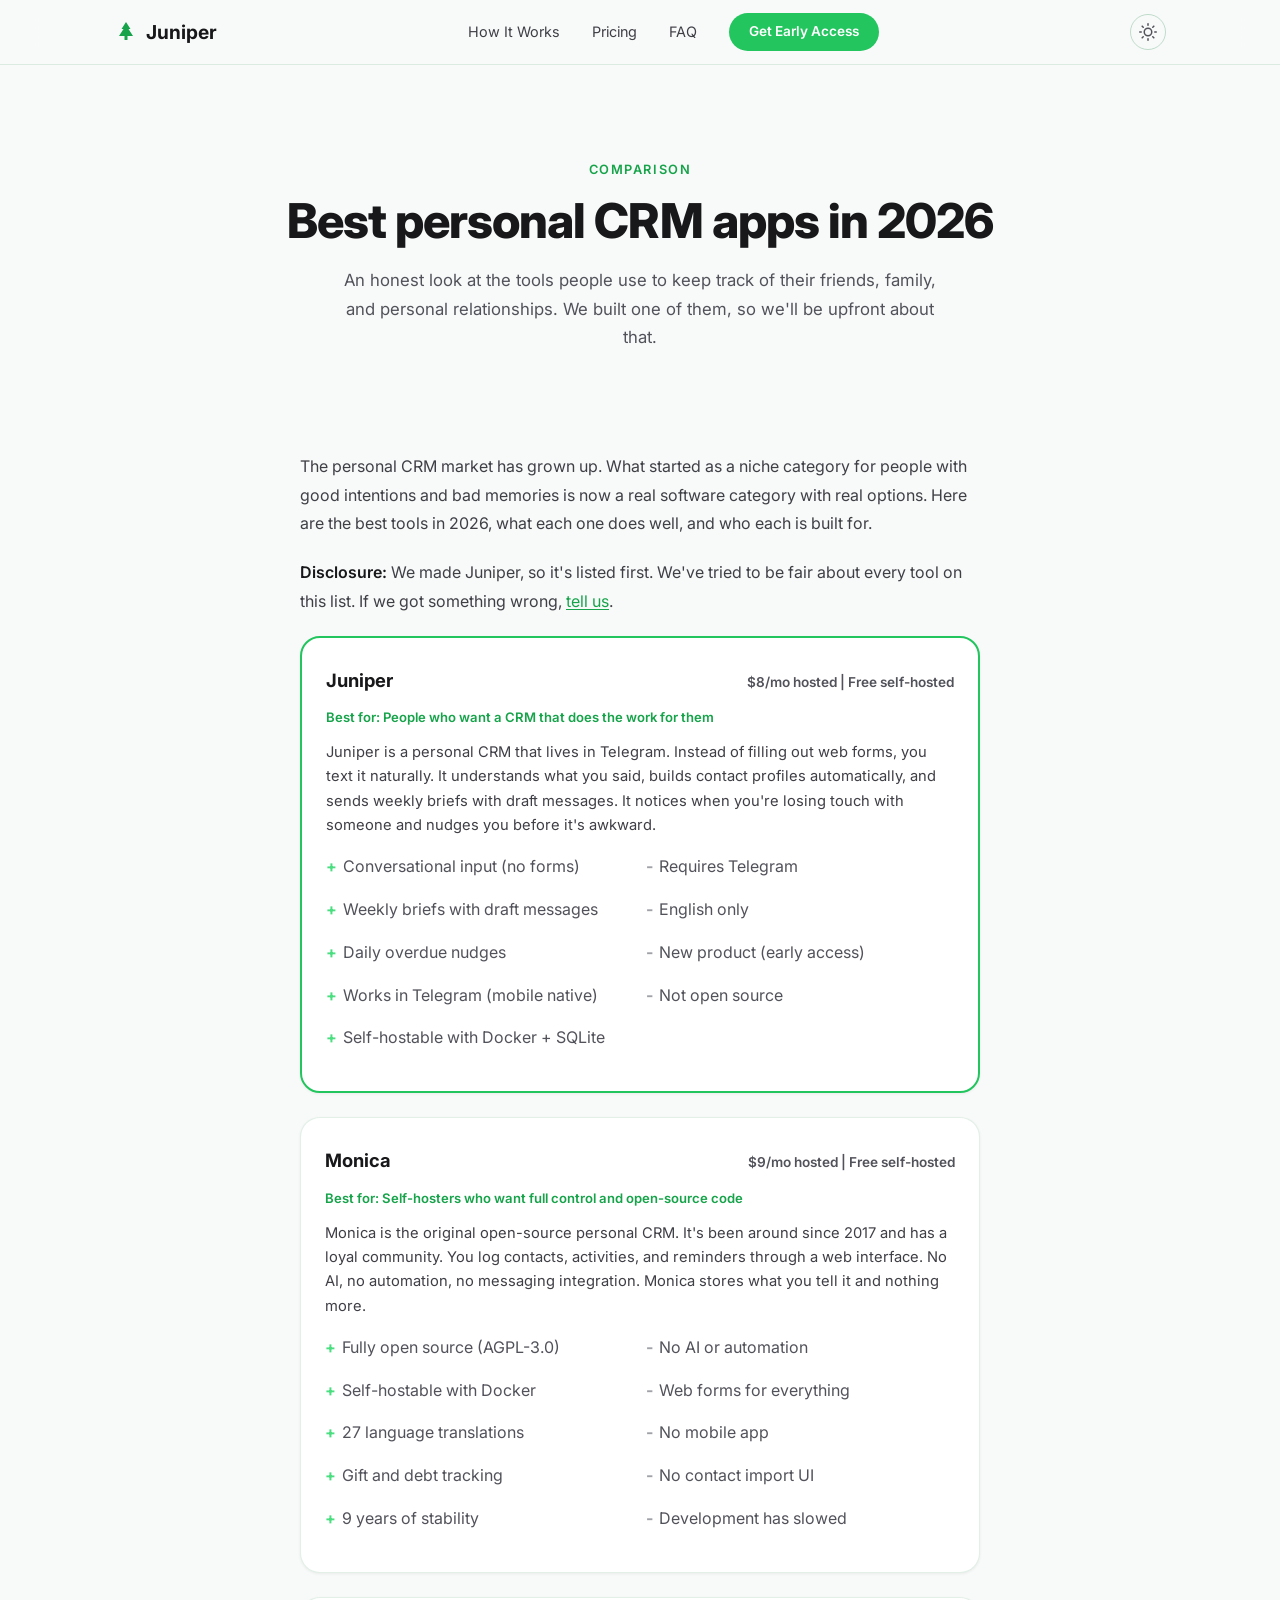
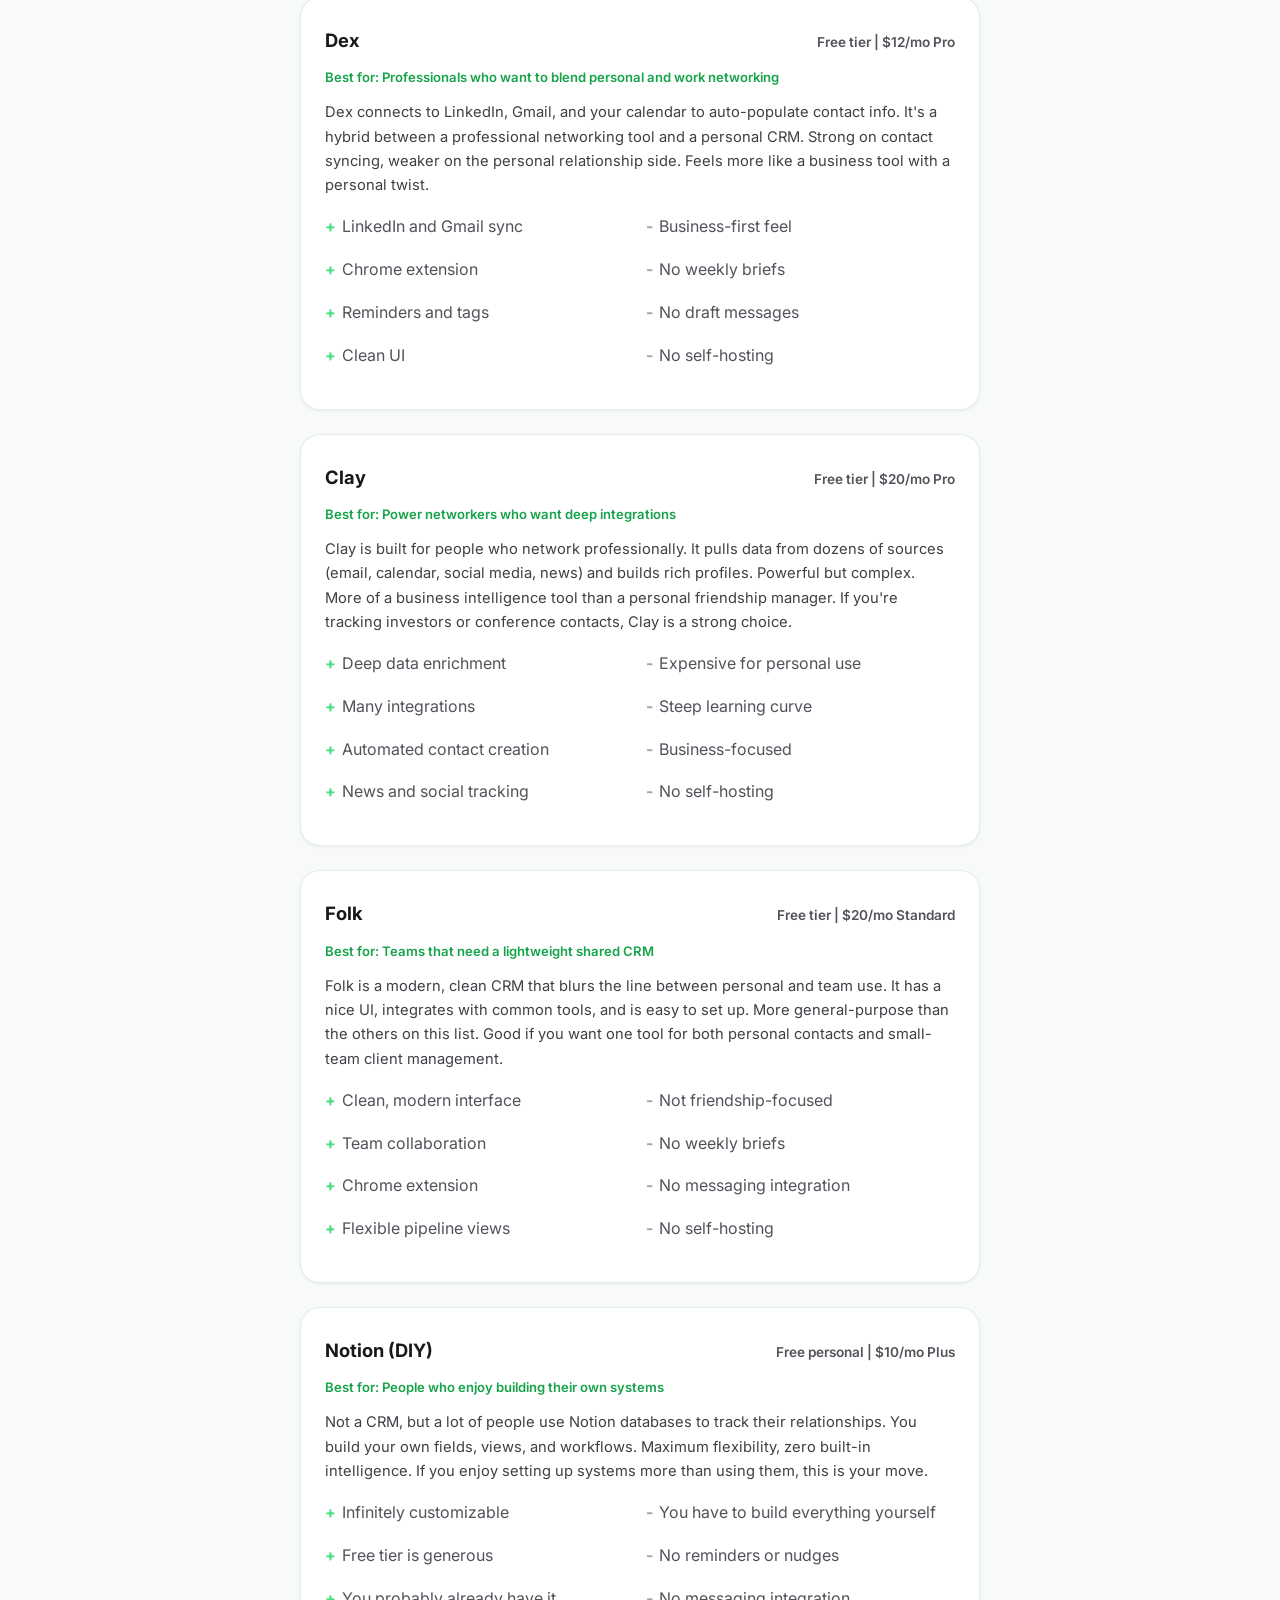
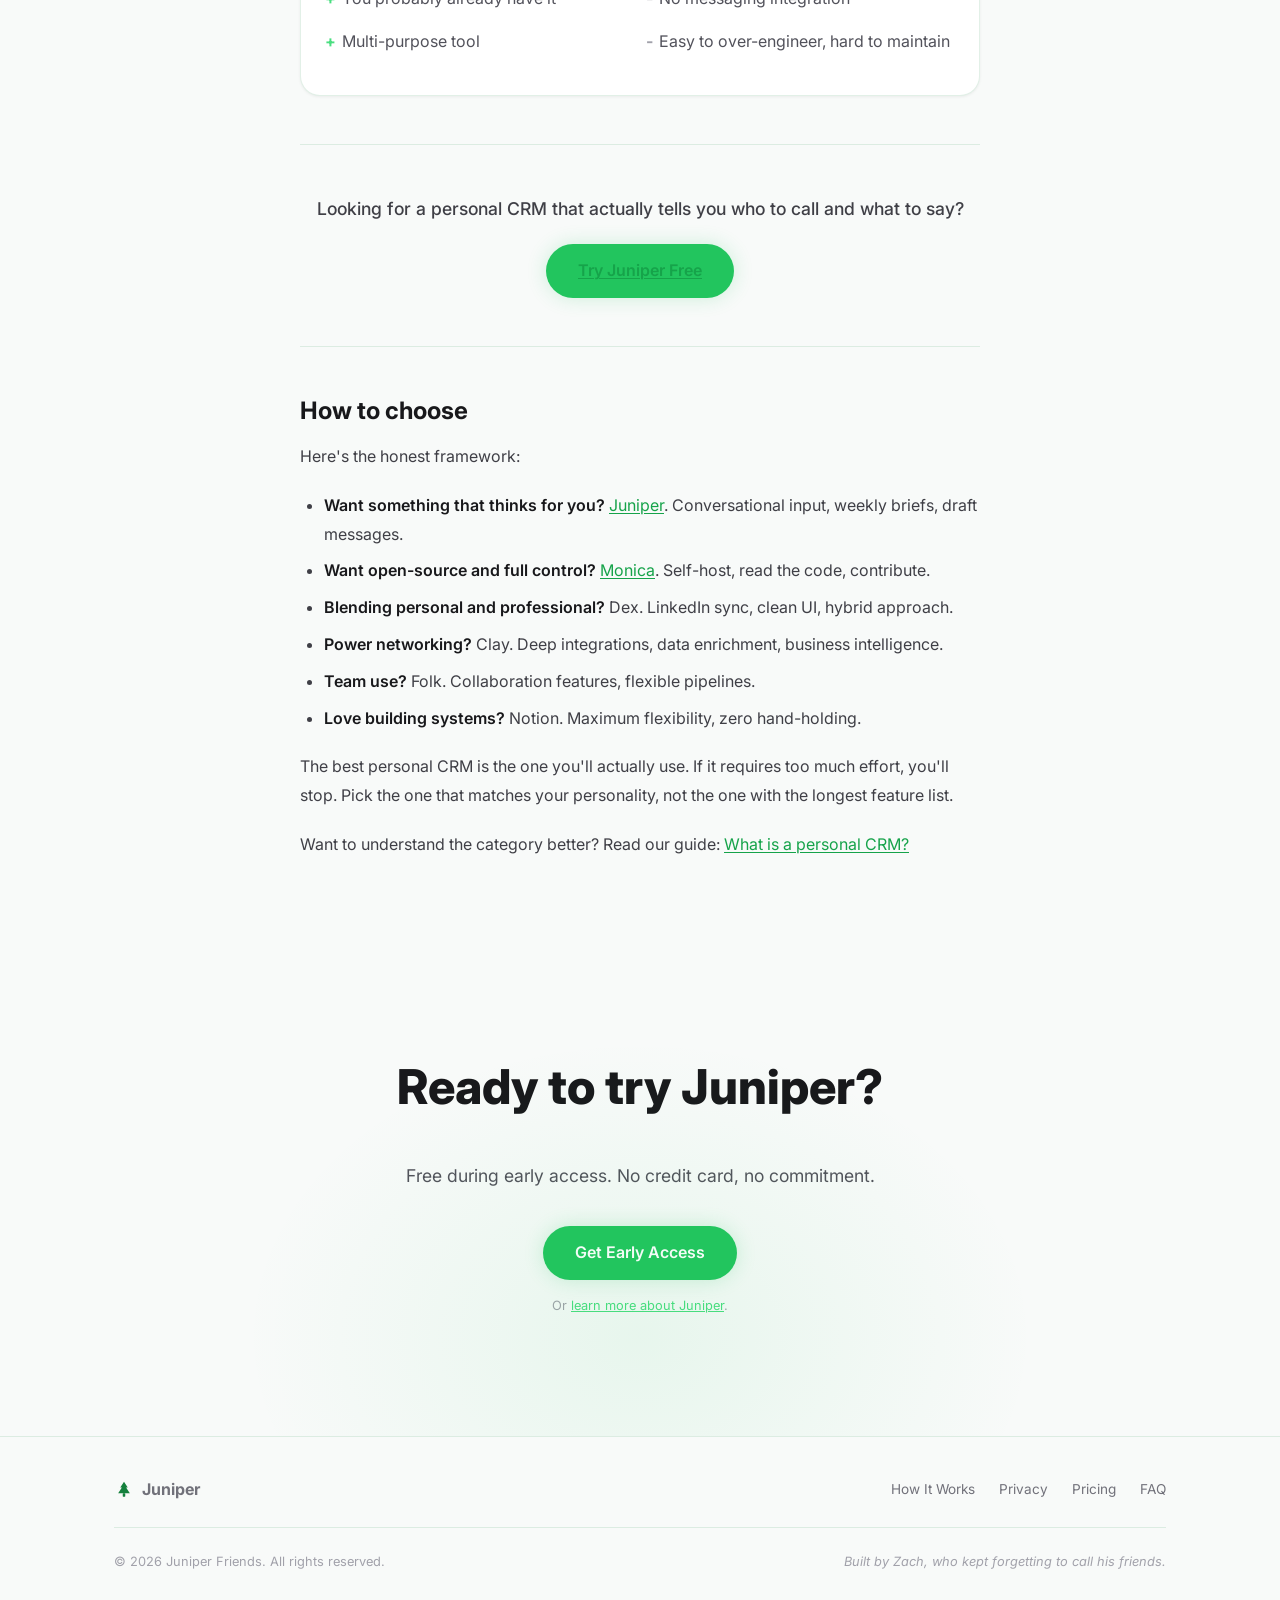
==== best-personal-crm.html @ 5c0d1cd7 "Update landing page" ====
<!DOCTYPE html>
<html lang="en" data-theme="light">
<head>
  <meta charset="UTF-8" />
  <meta name="viewport" content="width=device-width, initial-scale=1.0" />
  <title>Best Personal CRM Apps in 2026 | Juniper</title>
  <meta name="description" content="Compare the best personal CRM apps in 2026: Juniper, Monica, Dex, Clay, Folk, and Notion. Honest reviews with pricing, pros, and cons for each tool." />
  <link rel="canonical" href="https://zachmeditates.github.io/juniper-site/best-personal-crm.html" />
  <meta name="theme-color" content="#22c55e" />

  <!-- Open Graph -->
  <meta property="og:title" content="Best Personal CRM Apps in 2026 | Juniper" />
  <meta property="og:description" content="Compare the best personal CRM apps in 2026. Honest reviews of Juniper, Monica, Dex, Clay, Folk, and Notion." />
  <meta property="og:url" content="https://zachmeditates.github.io/juniper-site/best-personal-crm.html" />
  <meta property="og:type" content="article" />
  <meta property="og:site_name" content="Juniper" />
  <meta property="og:image" content="https://zachmeditates.github.io/juniper-site/og-image.png" />

  <!-- Twitter Card -->
  <meta name="twitter:card" content="summary_large_image" />
  <meta name="twitter:title" content="Best Personal CRM Apps in 2026 | Juniper" />
  <meta name="twitter:description" content="Compare the best personal CRM apps in 2026. Honest reviews of Juniper, Monica, Dex, Clay, Folk, and Notion." />
  <meta name="twitter:image" content="https://zachmeditates.github.io/juniper-site/og-image.png" />

  <link rel="icon" type="image/svg+xml" href="favicon.svg" />
  <link rel="preconnect" href="https://fonts.googleapis.com" />
  <link rel="preconnect" href="https://fonts.gstatic.com" crossorigin />
  <link href="https://fonts.googleapis.com/css2?family=Inter:wght@400;500;600;700;800&display=swap" rel="stylesheet" />
  <link rel="stylesheet" href="style.css?v=13" />

  <!-- Structured Data -->
  <script type="application/ld+json">
  {
    "@context": "https://schema.org",
    "@type": "Article",
    "headline": "Best Personal CRM Apps in 2026",
    "description": "An honest comparison of the best personal CRM tools for managing friendships and personal relationships in 2026.",
    "author": {
      "@type": "Person",
      "name": "Zach"
    },
    "publisher": {
      "@type": "Organization",
      "name": "Juniper Friends"
    },
    "datePublished": "2026-03-16",
    "url": "https://zachmeditates.github.io/juniper-site/best-personal-crm.html"
  }
  </script>
</head>
<body>

  <!-- NAV -->
  <nav class="nav">
    <div class="nav__inner">
      <a href="index.html" class="nav__logo">
        <svg class="nav__icon" viewBox="0 0 24 24" fill="currentColor" role="img" aria-label="Juniper logo"><path d="M12 2L7.5 9h2L5 16h14l-4.5-7h2L12 2z"/><rect x="10.5" y="16" width="3" height="4" rx=".5"/></svg>
        Juniper
      </a>
      <div class="nav__links">
        <a href="index.html#how-it-works">How It Works</a>
        <a href="index.html#pricing">Pricing</a>
        <a href="index.html#faq">FAQ</a>
        <a href="index.html#signup" class="btn btn--sm">Get Early Access</a>
      </div>
      <div class="nav__right">
        <button class="theme-toggle" aria-label="Toggle theme" id="theme-btn">
          <svg class="theme-toggle__dark" viewBox="0 0 24 24" fill="none" stroke="currentColor" stroke-width="2" stroke-linecap="round" stroke-linejoin="round"><path d="M21 12.79A9 9 0 1 1 11.21 3 7 7 0 0 0 21 12.79z"/></svg>
          <svg class="theme-toggle__light" viewBox="0 0 24 24" fill="none" stroke="currentColor" stroke-width="2" stroke-linecap="round" stroke-linejoin="round"><circle cx="12" cy="12" r="5"/><line x1="12" y1="1" x2="12" y2="3"/><line x1="12" y1="21" x2="12" y2="23"/><line x1="4.22" y1="4.22" x2="5.64" y2="5.64"/><line x1="18.36" y1="18.36" x2="19.78" y2="19.78"/><line x1="1" y1="12" x2="3" y2="12"/><line x1="21" y1="12" x2="23" y2="12"/><line x1="4.22" y1="19.78" x2="5.64" y2="18.36"/><line x1="18.36" y1="5.64" x2="19.78" y2="4.22"/></svg>
        </button>
        <button class="nav__mobile" aria-label="Menu" id="nav-mobile-btn">
          <svg viewBox="0 0 24 24" fill="none" stroke="currentColor" stroke-width="2"><path d="M3 12h18M3 6h18M3 18h18"/></svg>
        </button>
      </div>
    </div>
  </nav>

  <main>

  <!-- HERO -->
  <section class="article-hero">
    <div class="container">
      <div class="section-label">Comparison</div>
      <h1 class="article-hero__title">Best personal CRM apps in 2026</h1>
      <p class="article-hero__sub">An honest look at the tools people use to keep track of their friends, family, and personal relationships. We built one of them, so we'll be upfront about that.</p>
    </div>
  </section>

  <!-- ARTICLE BODY -->
  <section class="article">
    <div class="container">
      <div class="article__body">

        <p>The personal CRM market has grown up. What started as a niche category for people with good intentions and bad memories is now a real software category with real options. Here are the best tools in 2026, what each one does well, and who each is built for.</p>
        <p><strong>Disclosure:</strong> We made Juniper, so it's listed first. We've tried to be fair about every tool on this list. If we got something wrong, <a href="mailto:zach.wallace@protonmail.com">tell us</a>.</p>

        <!-- JUNIPER -->
        <div class="tool-card tool-card--featured">
          <div class="tool-card__header">
            <span class="tool-card__name">Juniper</span>
            <span class="tool-card__price">$8/mo hosted | Free self-hosted</span>
          </div>
          <div class="tool-card__best">Best for: People who want a CRM that does the work for them</div>
          <div class="tool-card__desc">Juniper is a personal CRM that lives in Telegram. Instead of filling out web forms, you text it naturally. It understands what you said, builds contact profiles automatically, and sends weekly briefs with draft messages. It notices when you're losing touch with someone and nudges you before it's awkward.</div>
          <div class="tool-card__pros-cons">
            <div class="tool-card__pros">
              <ul>
                <li>Conversational input (no forms)</li>
                <li>Weekly briefs with draft messages</li>
                <li>Daily overdue nudges</li>
                <li>Works in Telegram (mobile native)</li>
                <li>Self-hostable with Docker + SQLite</li>
              </ul>
            </div>
            <div class="tool-card__cons">
              <ul>
                <li>Requires Telegram</li>
                <li>English only</li>
                <li>New product (early access)</li>
                <li>Not open source</li>
              </ul>
            </div>
          </div>
        </div>

        <!-- MONICA -->
        <div class="tool-card">
          <div class="tool-card__header">
            <span class="tool-card__name">Monica</span>
            <span class="tool-card__price">$9/mo hosted | Free self-hosted</span>
          </div>
          <div class="tool-card__best">Best for: Self-hosters who want full control and open-source code</div>
          <div class="tool-card__desc">Monica is the original open-source personal CRM. It's been around since 2017 and has a loyal community. You log contacts, activities, and reminders through a web interface. No AI, no automation, no messaging integration. Monica stores what you tell it and nothing more.</div>
          <div class="tool-card__pros-cons">
            <div class="tool-card__pros">
              <ul>
                <li>Fully open source (AGPL-3.0)</li>
                <li>Self-hostable with Docker</li>
                <li>27 language translations</li>
                <li>Gift and debt tracking</li>
                <li>9 years of stability</li>
              </ul>
            </div>
            <div class="tool-card__cons">
              <ul>
                <li>No AI or automation</li>
                <li>Web forms for everything</li>
                <li>No mobile app</li>
                <li>No contact import UI</li>
                <li>Development has slowed</li>
              </ul>
            </div>
          </div>
        </div>

        <!-- DEX -->
        <div class="tool-card">
          <div class="tool-card__header">
            <span class="tool-card__name">Dex</span>
            <span class="tool-card__price">Free tier | $12/mo Pro</span>
          </div>
          <div class="tool-card__best">Best for: Professionals who want to blend personal and work networking</div>
          <div class="tool-card__desc">Dex connects to LinkedIn, Gmail, and your calendar to auto-populate contact info. It's a hybrid between a professional networking tool and a personal CRM. Strong on contact syncing, weaker on the personal relationship side. Feels more like a business tool with a personal twist.</div>
          <div class="tool-card__pros-cons">
            <div class="tool-card__pros">
              <ul>
                <li>LinkedIn and Gmail sync</li>
                <li>Chrome extension</li>
                <li>Reminders and tags</li>
                <li>Clean UI</li>
              </ul>
            </div>
            <div class="tool-card__cons">
              <ul>
                <li>Business-first feel</li>
                <li>No weekly briefs</li>
                <li>No draft messages</li>
                <li>No self-hosting</li>
              </ul>
            </div>
          </div>
        </div>

        <!-- CLAY -->
        <div class="tool-card">
          <div class="tool-card__header">
            <span class="tool-card__name">Clay</span>
            <span class="tool-card__price">Free tier | $20/mo Pro</span>
          </div>
          <div class="tool-card__best">Best for: Power networkers who want deep integrations</div>
          <div class="tool-card__desc">Clay is built for people who network professionally. It pulls data from dozens of sources (email, calendar, social media, news) and builds rich profiles. Powerful but complex. More of a business intelligence tool than a personal friendship manager. If you're tracking investors or conference contacts, Clay is a strong choice.</div>
          <div class="tool-card__pros-cons">
            <div class="tool-card__pros">
              <ul>
                <li>Deep data enrichment</li>
                <li>Many integrations</li>
                <li>Automated contact creation</li>
                <li>News and social tracking</li>
              </ul>
            </div>
            <div class="tool-card__cons">
              <ul>
                <li>Expensive for personal use</li>
                <li>Steep learning curve</li>
                <li>Business-focused</li>
                <li>No self-hosting</li>
              </ul>
            </div>
          </div>
        </div>

        <!-- FOLK -->
        <div class="tool-card">
          <div class="tool-card__header">
            <span class="tool-card__name">Folk</span>
            <span class="tool-card__price">Free tier | $20/mo Standard</span>
          </div>
          <div class="tool-card__best">Best for: Teams that need a lightweight shared CRM</div>
          <div class="tool-card__desc">Folk is a modern, clean CRM that blurs the line between personal and team use. It has a nice UI, integrates with common tools, and is easy to set up. More general-purpose than the others on this list. Good if you want one tool for both personal contacts and small-team client management.</div>
          <div class="tool-card__pros-cons">
            <div class="tool-card__pros">
              <ul>
                <li>Clean, modern interface</li>
                <li>Team collaboration</li>
                <li>Chrome extension</li>
                <li>Flexible pipeline views</li>
              </ul>
            </div>
            <div class="tool-card__cons">
              <ul>
                <li>Not friendship-focused</li>
                <li>No weekly briefs</li>
                <li>No messaging integration</li>
                <li>No self-hosting</li>
              </ul>
            </div>
          </div>
        </div>

        <!-- NOTION -->
        <div class="tool-card">
          <div class="tool-card__header">
            <span class="tool-card__name">Notion (DIY)</span>
            <span class="tool-card__price">Free personal | $10/mo Plus</span>
          </div>
          <div class="tool-card__best">Best for: People who enjoy building their own systems</div>
          <div class="tool-card__desc">Not a CRM, but a lot of people use Notion databases to track their relationships. You build your own fields, views, and workflows. Maximum flexibility, zero built-in intelligence. If you enjoy setting up systems more than using them, this is your move.</div>
          <div class="tool-card__pros-cons">
            <div class="tool-card__pros">
              <ul>
                <li>Infinitely customizable</li>
                <li>Free tier is generous</li>
                <li>You probably already have it</li>
                <li>Multi-purpose tool</li>
              </ul>
            </div>
            <div class="tool-card__cons">
              <ul>
                <li>You have to build everything yourself</li>
                <li>No reminders or nudges</li>
                <li>No messaging integration</li>
                <li>Easy to over-engineer, hard to maintain</li>
              </ul>
            </div>
          </div>
        </div>

        <div class="article__cta">
          <p>Looking for a personal CRM that actually tells you who to call and what to say?</p>
          <a href="index.html#signup" class="btn btn--lg">Try Juniper Free</a>
        </div>

        <h2>How to choose</h2>
        <p>Here's the honest framework:</p>
        <ul>
          <li><strong>Want something that thinks for you?</strong> <a href="index.html">Juniper</a>. Conversational input, weekly briefs, draft messages.</li>
          <li><strong>Want open-source and full control?</strong> <a href="vs-monica.html">Monica</a>. Self-host, read the code, contribute.</li>
          <li><strong>Blending personal and professional?</strong> Dex. LinkedIn sync, clean UI, hybrid approach.</li>
          <li><strong>Power networking?</strong> Clay. Deep integrations, data enrichment, business intelligence.</li>
          <li><strong>Team use?</strong> Folk. Collaboration features, flexible pipelines.</li>
          <li><strong>Love building systems?</strong> Notion. Maximum flexibility, zero hand-holding.</li>
        </ul>
        <p>The best personal CRM is the one you'll actually use. If it requires too much effort, you'll stop. Pick the one that matches your personality, not the one with the longest feature list.</p>

        <p>Want to understand the category better? Read our guide: <a href="what-is-personal-crm.html">What is a personal CRM?</a></p>

      </div>
    </div>
  </section>

  <!-- CTA -->
  <section class="cta" id="listicle-signup">
    <div class="container">
      <div class="cta__glow"></div>
      <h2 class="section-title">Ready to try Juniper?</h2>
      <p class="cta__sub">Free during early access. No credit card, no commitment.</p>
      <div style="text-align: center;">
        <a href="index.html#signup" class="btn btn--lg">Get Early Access</a>
      </div>
      <p class="cta__fine" style="margin-top: 16px;">Or <a href="index.html" style="color: var(--green-400); text-decoration: underline;">learn more about Juniper</a>.</p>
    </div>
  </section>

  </main>

  <!-- FOOTER -->
  <footer class="footer">
    <div class="container">
      <div class="footer__top">
        <div class="footer__brand">
          <svg class="footer__icon" viewBox="0 0 24 24" fill="currentColor"><path d="M12 2L7.5 9h2L5 16h14l-4.5-7h2L12 2z"/><rect x="10.5" y="16" width="3" height="4" rx=".5"/></svg>
          Juniper
        </div>
        <nav class="footer__links" aria-label="Footer navigation">
          <a href="index.html#how-it-works">How It Works</a>
          <a href="index.html#privacy">Privacy</a>
          <a href="index.html#pricing">Pricing</a>
          <a href="index.html#faq">FAQ</a>
        </nav>
      </div>
      <div class="footer__bottom">
        <div class="footer__copy">&copy; 2026 Juniper Friends. All rights reserved.</div>
        <div class="footer__made">Built by Zach, who kept forgetting to call his friends.</div>
      </div>
    </div>
  </footer>

  <script>
    function toggleTheme() {
      var html = document.documentElement;
      var current = html.getAttribute('data-theme');
      var next = current === 'light' ? 'dark' : 'light';
      html.setAttribute('data-theme', next);
      localStorage.setItem('juniper-theme', next);
    }
    (function() {
      var saved = localStorage.getItem('juniper-theme');
      if (saved) document.documentElement.setAttribute('data-theme', saved);
    })();
    document.getElementById('theme-btn').addEventListener('click', toggleTheme);
    document.getElementById('nav-mobile-btn').addEventListener('click', function() {
      document.querySelector('.nav__links').classList.toggle('open');
    });
  </script>

</body>
</html>
---- style.css ----
/* ============================================
   JUNIPER LANDING PAGE
   Green-themed, modern, single-page
   ============================================ */

:root {
  --green-50:  #f0fdf4;
  --green-100: #dcfce7;
  --green-200: #bbf7d0;
  --green-300: #86efac;
  --green-400: #4ade80;
  --green-500: #22c55e;
  --green-600: #16a34a;
  --green-700: #15803d;
  --green-800: #166534;
  --green-900: #14532d;
  --green-950: #052e16;

  --gray-50:  #fafafa;
  --gray-100: #f4f4f5;
  --gray-200: #e4e4e7;
  --gray-300: #d4d4d8;
  --gray-400: #a1a1aa;
  --gray-500: #71717a;
  --gray-600: #52525b;
  --gray-700: #3f3f46;
  --gray-800: #27272a;
  --gray-900: #18181b;
  --gray-950: #09090b;

  --font: 'Inter', -apple-system, BlinkMacSystemFont, 'Segoe UI', sans-serif;
  --radius: 12px;
  --radius-lg: 20px;
  --radius-full: 9999px;

  /* Default = dark theme */
  --bg:       #050a07;
  --bg-card:  #0d1510;
  --bg-card-hover: #111f16;
  --border:   rgba(34, 197, 94, 0.12);
  --border-bright: rgba(34, 197, 94, 0.25);
  --text-primary: #ffffff;
  --text-secondary: var(--gray-300);
  --text-muted: var(--gray-400);
  --text-faint: var(--gray-500);
  --text-dim: var(--gray-600);
  --nav-bg: rgba(5, 10, 7, 0.8);
  --nav-mobile-bg: rgba(5, 10, 7, 0.95);
  --bubble-user-bg: var(--green-600);
  --bubble-user-text: #fff;
  --glow-color: rgba(34, 197, 94, 0.12);
  --btn-ghost-hover-bg: rgba(34, 197, 94, 0.08);
  --input-bg: var(--bg-card);
  --input-text: #fff;
  --input-placeholder: var(--gray-600);
}

[data-theme="light"] {
  --bg:       #f8faf9;
  --bg-card:  #ffffff;
  --bg-card-hover: #f0fdf4;
  --border:   rgba(21, 128, 61, 0.12);
  --border-bright: rgba(21, 128, 61, 0.25);
  --text-primary: var(--gray-900);
  --text-secondary: var(--gray-700);
  --text-muted: var(--gray-600);
  --text-faint: var(--gray-500);
  --text-dim: var(--gray-400);
  --nav-bg: rgba(248, 250, 249, 0.85);
  --nav-mobile-bg: rgba(248, 250, 249, 0.97);
  --bubble-user-bg: var(--green-500);
  --bubble-user-text: #fff;
  --glow-color: rgba(34, 197, 94, 0.08);
  --btn-ghost-hover-bg: rgba(34, 197, 94, 0.06);
  --input-bg: #fff;
  --input-text: var(--gray-900);
  --input-placeholder: var(--gray-400);
}

/* Light theme element overrides */
[data-theme="light"] .gradient-text {
  background: linear-gradient(135deg, var(--green-600) 0%, var(--green-500) 50%, var(--green-700) 100%);
  -webkit-background-clip: text;
  -webkit-text-fill-color: transparent;
  background-clip: text;
}

[data-theme="light"] .btn--lg {
  box-shadow: 0 0 20px rgba(34, 197, 94, 0.2);
}

[data-theme="light"] .btn--lg:hover {
  box-shadow: 0 0 32px rgba(34, 197, 94, 0.3);
}

[data-theme="light"] .section-label {
  color: var(--green-600);
}

[data-theme="light"] .chat__name {
  color: var(--green-600);
}

[data-theme="light"] .brief__tag--bday {
  color: var(--green-600);
}

[data-theme="light"] .brief__card-header {
  background: rgba(34, 197, 94, 0.04);
  color: var(--green-600);
}

[data-theme="light"] .cta__success {
  color: var(--green-600);
}

[data-theme="light"] .how__step-num {
  color: var(--green-600);
}

[data-theme="light"] .nav__icon {
  color: var(--green-600);
}

[data-theme="light"] .trust__icon {
  background: rgba(34, 197, 94, 0.08);
}

[data-theme="light"] .trust__icon svg {
  color: var(--green-600);
}

[data-theme="light"] .trust__item {
  box-shadow: 0 1px 3px rgba(0, 0, 0, 0.06);
}

[data-theme="light"] .trust__item:hover {
  box-shadow: 0 4px 12px rgba(0, 0, 0, 0.08);
}

[data-theme="light"] .contact-card {
  box-shadow: 0 1px 3px rgba(0, 0, 0, 0.06);
}

[data-theme="light"] .phone-mockup {
  box-shadow: 0 4px 24px rgba(0, 0, 0, 0.08);
}

[data-theme="light"] .brief__card {
  box-shadow: 0 1px 3px rgba(0, 0, 0, 0.06);
}

[data-theme="light"] .contact-card__avatar {
  background: rgba(34, 197, 94, 0.12);
  color: var(--green-600);
}

/* Theme toggle visibility */
.theme-toggle__light { display: none; }
.theme-toggle__dark { display: block; }
[data-theme="light"] .theme-toggle__light { display: block; }
[data-theme="light"] .theme-toggle__dark { display: none; }

/* RESET */
*, *::before, *::after { box-sizing: border-box; margin: 0; padding: 0; }

html {
  scroll-behavior: smooth;
  -webkit-font-smoothing: antialiased;
  -moz-osx-font-smoothing: grayscale;
}

body {
  font-family: var(--font);
  background: var(--bg);
  color: var(--text-secondary);
  line-height: 1.6;
  overflow-x: hidden;
  transition: background 0.3s ease, color 0.3s ease;
}

.container {
  max-width: 1100px;
  margin: 0 auto;
  padding: 0 24px;
}

a { color: inherit; text-decoration: none; }

/* ---- SECTION TITLES ---- */
.section-label {
  font-size: 0.8rem;
  font-weight: 600;
  text-transform: uppercase;
  letter-spacing: 0.12em;
  color: var(--green-400);
  margin-bottom: 12px;
  text-align: center;
}

.section-title {
  font-size: clamp(2rem, 4.5vw, 3rem);
  font-weight: 800;
  color: var(--text-primary);
  line-height: 1.15;
  text-align: center;
  margin-bottom: 48px;
}

/* ---- BUTTONS ---- */
.btn {
  display: inline-flex;
  align-items: center;
  justify-content: center;
  font-family: var(--font);
  font-weight: 600;
  border: none;
  cursor: pointer;
  border-radius: var(--radius-full);
  transition: all 0.25s ease;
  white-space: nowrap;
}

.btn--sm {
  font-size: 0.85rem;
  padding: 8px 20px;
  background: var(--green-500);
  color: #fff;
}

.btn--sm:hover { background: var(--green-400); }

.btn--lg {
  font-size: 1rem;
  padding: 14px 32px;
  background: var(--green-500);
  color: #fff;
  box-shadow: 0 0 24px rgba(34, 197, 94, 0.3);
}

.btn--lg:hover {
  background: var(--green-400);
  box-shadow: 0 0 40px rgba(34, 197, 94, 0.45);
  transform: translateY(-1px);
}

.btn--ghost {
  background: transparent;
  color: var(--text-secondary);
  border: 1px solid var(--border-bright);
  box-shadow: none;
}

.btn--ghost:hover {
  background: var(--btn-ghost-hover-bg);
  color: var(--text-primary);
  box-shadow: none;
  transform: translateY(-1px);
}

/* ---- NAV ---- */
.nav {
  position: fixed;
  top: 0;
  left: 0;
  right: 0;
  z-index: 100;
  backdrop-filter: blur(16px);
  -webkit-backdrop-filter: blur(16px);
  background: var(--nav-bg);
  border-bottom: 1px solid var(--border);
  transition: background 0.3s ease;
}

.nav__inner {
  max-width: 1100px;
  margin: 0 auto;
  padding: 0 24px;
  height: 64px;
  display: flex;
  align-items: center;
  justify-content: space-between;
}

.nav__logo {
  display: flex;
  align-items: center;
  gap: 8px;
  font-size: 1.2rem;
  font-weight: 700;
  color: var(--text-primary);
}

.nav__icon {
  width: 24px;
  height: 24px;
  color: var(--green-400);
}

.nav__links {
  display: flex;
  align-items: center;
  gap: 32px;
}

.nav__links a:not(.btn) {
  font-size: 0.9rem;
  color: var(--text-secondary);
  transition: color 0.2s;
}

.nav__links a:not(.btn):hover { color: var(--text-primary); }

.nav__mobile {
  display: none;
  background: none;
  border: none;
  cursor: pointer;
}

.nav__mobile svg {
  width: 24px;
  height: 24px;
  color: var(--text-secondary);
}

.nav__right {
  display: flex;
  align-items: center;
  gap: 12px;
}

.theme-toggle {
  display: flex;
  align-items: center;
  justify-content: center;
  width: 36px;
  height: 36px;
  background: none;
  border: 1px solid var(--border-bright);
  border-radius: 50%;
  cursor: pointer;
  transition: all 0.2s;
}

.theme-toggle svg {
  width: 18px;
  height: 18px;
  color: var(--text-muted);
}

.theme-toggle:hover {
  background: var(--btn-ghost-hover-bg);
  border-color: var(--green-500);
}

.theme-toggle:hover svg {
  color: var(--green-500);
}

/* ---- HERO: Horizontal Split ---- */
.hero {
  position: relative;
  padding: 140px 0 80px;
  overflow: hidden;
}

.hero__glow {
  position: absolute;
  top: -200px;
  left: 50%;
  transform: translateX(-50%);
  width: 800px;
  height: 600px;
  background: radial-gradient(ellipse, var(--glow-color) 0%, transparent 70%);
  pointer-events: none;
}

.hero__split {
  display: flex;
  align-items: center;
  gap: 64px;
}

.hero__text {
  flex: 1;
  min-width: 0;
}

.hero__title {
  font-size: clamp(2rem, 4vw, 3.2rem);
  font-weight: 800;
  color: var(--text-primary);
  line-height: 1.15;
  margin-bottom: 24px;
  letter-spacing: -0.02em;
}

.hero__sub {
  font-size: 1.1rem;
  color: var(--text-muted);
  line-height: 1.7;
  margin-bottom: 32px;
  max-width: 520px;
}

.hero__cta {
  margin-bottom: 16px;
}

.hero__trust {
  font-size: 0.85rem;
  color: var(--text-faint);
}

.hero__phone {
  flex-shrink: 0;
}

/* ---- PHONE MOCKUP ---- */
.phone-mockup {
  width: 320px;
  background: var(--bg-card);
  border: 2px solid var(--border-bright);
  border-radius: 36px;
  padding: 12px;
  position: relative;
}

.phone-mockup__notch {
  width: 100px;
  height: 6px;
  background: var(--border-bright);
  border-radius: var(--radius-full);
  margin: 4px auto 12px;
}

.phone-mockup__screen {
  background: var(--bg);
  border-radius: 24px;
  padding: 20px 16px;
  min-height: 200px;
}

.phone-mockup--sm {
  width: 300px;
}

.phone-mockup--sm .phone-mockup__screen {
  padding: 16px 14px;
}

/* ---- CHAT BUBBLES ---- */
.chat {
  display: flex;
  flex-direction: column;
  gap: 16px;
}

.chat--compact {
  gap: 12px;
}

.chat__msg {
  display: flex;
  flex-direction: column;
}

.chat__msg--user {
  align-items: flex-end;
}

.chat__msg--agent {
  align-items: flex-start;
}

.chat__name {
  font-size: 0.72rem;
  font-weight: 600;
  color: var(--green-400);
  margin-bottom: 4px;
  padding-left: 4px;
}

.chat__bubble {
  max-width: 90%;
  padding: 12px 16px;
  border-radius: 16px;
  font-size: 0.85rem;
  line-height: 1.55;
}

.chat__msg--user .chat__bubble {
  background: var(--bubble-user-bg);
  color: var(--bubble-user-text);
  border-bottom-right-radius: 4px;
}

.chat__msg--agent .chat__bubble {
  background: var(--bg-card);
  border: 1px solid var(--border);
  color: var(--text-secondary);
  border-bottom-left-radius: 4px;
}


/* ---- PROBLEM STATEMENT ---- */
.problem {
  padding: 60px 0 72px;
  background: linear-gradient(180deg, transparent 0%, rgba(34, 197, 94, 0.03) 50%, transparent 100%);
}

.problem__text {
  max-width: 680px;
  margin: 0 auto;
  text-align: center;
  font-size: 1.15rem;
  color: var(--text-secondary);
  line-height: 1.8;
}


/* ---- COMPARE: Old Way vs Juniper ---- */
.compare {
  padding: 0 0 80px;
}

.compare__grid {
  display: grid;
  grid-template-columns: repeat(2, 1fr);
  gap: 24px;
  max-width: 760px;
  margin: 0 auto;
}

.compare__col {
  background: var(--bg-card);
  border: 1px solid var(--border);
  border-radius: var(--radius-lg);
  padding: 32px 28px;
}

.compare__col--new {
  border-color: var(--green-500);
  border-width: 2px;
}

.compare__heading {
  font-size: 1rem;
  font-weight: 700;
  color: var(--text-primary);
  margin-bottom: 20px;
}

.compare__col--old .compare__heading {
  color: var(--text-muted);
}

.compare__list {
  list-style: none;
  display: flex;
  flex-direction: column;
  gap: 14px;
}

.compare__list li {
  display: flex;
  align-items: flex-start;
  gap: 10px;
  font-size: 0.92rem;
  line-height: 1.5;
}

.compare__col--old .compare__list li {
  color: var(--text-faint);
}

.compare__col--new .compare__list li {
  color: var(--text-secondary);
}

.compare__list svg {
  width: 18px;
  height: 18px;
  flex-shrink: 0;
  margin-top: 2px;
}

.compare__col--old .compare__list svg {
  color: var(--text-dim);
}

.compare__col--new .compare__list svg {
  color: var(--green-400);
}

[data-theme="light"] .compare__col {
  box-shadow: 0 1px 3px rgba(0, 0, 0, 0.06);
}

[data-theme="light"] .compare__col--new .compare__list svg {
  color: var(--green-600);
}

@media (max-width: 640px) {
  .compare__grid {
    grid-template-columns: 1fr;
  }

  .compare__col {
    padding: 24px 20px;
  }
}


/* ---- HOW IT WORKS: Alternating Horizontal Steps ---- */
.how {
  padding: 100px 0 120px;
}

.how__step {
  display: flex;
  align-items: center;
  gap: 64px;
  margin-bottom: 80px;
}

.how__step:last-child {
  margin-bottom: 0;
}

.how__step--reverse {
  flex-direction: row-reverse;
}

.how__visual {
  flex: 1;
  display: flex;
  justify-content: center;
  min-width: 0;
}

.how__text {
  flex: 1;
  min-width: 0;
}

.how__step-num {
  font-size: 2.5rem;
  font-weight: 800;
  color: var(--green-500);
  opacity: 0.3;
  line-height: 1;
  margin-bottom: 12px;
}

.how__text h3 {
  font-size: 1.3rem;
  font-weight: 700;
  color: var(--text-primary);
  margin-bottom: 12px;
  line-height: 1.3;
}

.how__text p {
  font-size: 1rem;
  color: var(--text-muted);
  line-height: 1.7;
}


/* ---- CONTACT CARD (How It Works Step 2) ---- */
.contact-card {
  width: 320px;
  background: var(--bg-card);
  border: 1px solid var(--border);
  border-radius: var(--radius-lg);
  overflow: hidden;
}

.contact-card__header {
  display: flex;
  align-items: center;
  gap: 14px;
  padding: 20px 20px 16px;
  border-bottom: 1px solid var(--border);
}

.contact-card__avatar {
  width: 44px;
  height: 44px;
  border-radius: 50%;
  background: rgba(34, 197, 94, 0.15);
  color: var(--green-400);
  display: flex;
  align-items: center;
  justify-content: center;
  font-weight: 700;
  font-size: 1.1rem;
  flex-shrink: 0;
}

.contact-card__name {
  font-size: 1rem;
  font-weight: 700;
  color: var(--text-primary);
}

.contact-card__meta {
  font-size: 0.78rem;
  color: var(--text-faint);
  margin-top: 2px;
}

.contact-card__details {
  padding: 12px 20px 16px;
}

.contact-card__row {
  display: flex;
  justify-content: space-between;
  align-items: baseline;
  padding: 6px 0;
  font-size: 0.85rem;
  color: var(--text-secondary);
}

.contact-card__label {
  font-size: 0.78rem;
  font-weight: 600;
  text-transform: uppercase;
  letter-spacing: 0.06em;
  color: var(--text-faint);
  flex-shrink: 0;
  margin-right: 16px;
}


/* ---- BRIEF CARD (How It Works Step 3) ---- */
.brief__card {
  background: var(--bg-card);
  border: 1px solid var(--border);
  border-radius: var(--radius-lg);
  overflow: hidden;
  width: 360px;
}

.brief__card-header {
  display: flex;
  align-items: center;
  gap: 10px;
  padding: 14px 20px;
  background: rgba(34, 197, 94, 0.06);
  border-bottom: 1px solid var(--border);
  font-size: 0.82rem;
  font-weight: 600;
  color: var(--green-400);
}

.brief__card-header svg {
  width: 16px;
  height: 16px;
}

.brief__card-body {
  padding: 16px 20px;
}

.brief__section {
  margin-bottom: 16px;
}

.brief__section:last-child {
  margin-bottom: 0;
}

.brief__section strong {
  display: block;
  font-size: 0.72rem;
  font-weight: 600;
  text-transform: uppercase;
  letter-spacing: 0.08em;
  color: var(--text-faint);
  margin-bottom: 8px;
}

.brief__row {
  display: flex;
  align-items: center;
  justify-content: space-between;
  padding: 4px 0;
}

.brief__name {
  font-size: 0.85rem;
  color: var(--text-secondary);
}

.brief__tag {
  font-size: 0.68rem;
  font-weight: 600;
  padding: 2px 8px;
  border-radius: var(--radius-full);
  background: rgba(128, 128, 128, 0.1);
  color: var(--text-muted);
}

.brief__tag--urgent {
  background: rgba(239, 68, 68, 0.1);
  color: #f87171;
}

.brief__tag--bday {
  background: rgba(34, 197, 94, 0.1);
  color: var(--green-400);
}

.brief__draft {
  font-size: 0.82rem;
  color: var(--text-muted);
  font-style: italic;
  padding: 8px 12px;
  background: rgba(255, 255, 255, 0.02);
  border-radius: 8px;
  border: 1px solid var(--border);
  line-height: 1.5;
}


/* ---- INTERACTIVE DEMO ---- */
.demo {
  padding: 80px 0 100px;
  text-align: center;
}

.demo__sub {
  font-size: 1rem;
  color: var(--text-muted);
  margin-bottom: 40px;
}

.demo__phone {
  display: flex;
  justify-content: center;
  margin-bottom: 32px;
}

.phone-mockup--demo {
  width: 360px;
}

.phone-mockup--demo .phone-mockup__screen {
  min-height: 340px;
  display: flex;
  flex-direction: column;
}

.demo__chat {
  flex: 1;
  overflow-y: auto;
  padding: 16px 12px 8px;
  display: flex;
  flex-direction: column;
  gap: 12px;
  max-height: 400px;
}

.demo__prompts {
  padding: 8px 12px 16px;
  display: flex;
  justify-content: center;
}

.demo__prompt-btn {
  display: inline-block;
  padding: 10px 20px;
  font-family: var(--font);
  font-size: 0.88rem;
  font-weight: 500;
  color: var(--bubble-user-text);
  background: var(--bubble-user-bg);
  border: none;
  border-radius: 16px 16px 4px 16px;
  cursor: pointer;
  transition: all 0.2s ease;
  max-width: 100%;
  text-align: left;
  line-height: 1.4;
  opacity: 0;
  animation: demoFadeIn 0.3s ease forwards;
}

.demo__prompt-btn:hover {
  transform: translateY(-1px);
  filter: brightness(1.1);
}

.demo__prompt-btn:active {
  transform: translateY(0);
}

.demo__typing {
  display: flex;
  align-items: center;
  gap: 4px;
  padding: 10px 16px;
  background: var(--bg-card);
  border: 1px solid var(--border);
  border-radius: 16px 16px 16px 4px;
  width: fit-content;
}

.demo__typing span {
  width: 6px;
  height: 6px;
  background: var(--text-faint);
  border-radius: 50%;
  animation: demoBounce 1.2s ease-in-out infinite;
}

.demo__typing span:nth-child(2) {
  animation-delay: 0.2s;
}

.demo__typing span:nth-child(3) {
  animation-delay: 0.4s;
}

@keyframes demoBounce {
  0%, 60%, 100% { transform: translateY(0); }
  30% { transform: translateY(-4px); }
}

@keyframes demoFadeIn {
  from { opacity: 0; transform: translateY(8px); }
  to { opacity: 1; transform: translateY(0); }
}

.demo__final {
  display: none;
  text-align: center;
}

.demo__final--visible {
  display: block;
  animation: demoFadeIn 0.5s ease forwards;
}

.demo__final p {
  font-size: 1.1rem;
  color: var(--text-secondary);
  margin-bottom: 20px;
  font-weight: 500;
}

@media (max-width: 640px) {
  .phone-mockup--demo {
    width: 300px;
  }
}


/* ---- TRUST BAR ---- */
.trust {
  padding: 64px 0;
  border-top: 1px solid var(--border);
  border-bottom: 1px solid var(--border);
}

.trust__grid {
  display: grid;
  grid-template-columns: repeat(4, 1fr);
  gap: 24px;
}

.trust__item {
  text-align: center;
  padding: 28px 20px;
  background: var(--bg-card);
  border: 1px solid var(--border);
  border-radius: var(--radius);
  transition: all 0.3s ease;
}

.trust__item:hover {
  border-color: var(--border-bright);
  transform: translateY(-2px);
}

.trust__icon {
  width: 44px;
  height: 44px;
  display: flex;
  align-items: center;
  justify-content: center;
  background: rgba(34, 197, 94, 0.1);
  border-radius: 10px;
  margin: 0 auto 14px;
}

.trust__icon svg {
  width: 22px;
  height: 22px;
  color: var(--green-400);
}

.trust__item h3 {
  font-size: 0.9rem;
  font-weight: 700;
  color: var(--text-primary);
  margin-bottom: 6px;
}

.trust__item p {
  font-size: 0.82rem;
  color: var(--text-muted);
  line-height: 1.55;
}


/* ---- PRICING ---- */
.pricing {
  padding: 100px 0 120px;
}

.pricing__toggle {
  display: flex;
  align-items: center;
  justify-content: center;
  gap: 12px;
  margin-bottom: 48px;
}

.pricing__toggle-label {
  font-size: 0.9rem;
  font-weight: 600;
  color: var(--text-faint);
  cursor: pointer;
  transition: color 0.2s;
  user-select: none;
}

.pricing__toggle-label--active {
  color: var(--text-primary);
}

.pricing__toggle-badge {
  display: inline-block;
  font-size: 0.7rem;
  font-weight: 700;
  text-transform: uppercase;
  letter-spacing: 0.05em;
  background: rgba(34, 197, 94, 0.12);
  color: var(--green-400);
  padding: 2px 8px;
  border-radius: var(--radius-full);
  margin-left: 6px;
  vertical-align: middle;
}

.pricing__toggle-switch {
  position: relative;
  width: 48px;
  height: 26px;
  background: var(--bg-card);
  border: 1px solid var(--border-bright);
  border-radius: var(--radius-full);
  cursor: pointer;
  transition: all 0.25s;
  padding: 0;
  font-family: inherit;
}

.pricing__toggle-switch:hover {
  border-color: var(--green-500);
}

.pricing__toggle-knob {
  position: absolute;
  top: 3px;
  left: 3px;
  width: 18px;
  height: 18px;
  background: var(--text-faint);
  border-radius: 50%;
  transition: all 0.25s;
}

.pricing__toggle-switch--active .pricing__toggle-knob {
  left: 25px;
  background: var(--green-500);
}

.pricing__grid {
  display: grid;
  grid-template-columns: repeat(2, 1fr);
  gap: 24px;
  max-width: 760px;
  margin: 0 auto;
}

.pricing__card {
  position: relative;
  background: var(--bg-card);
  border: 1px solid var(--border);
  border-radius: var(--radius-lg);
  padding: 40px 32px;
  transition: all 0.3s ease;
  display: flex;
  flex-direction: column;
}

.pricing__card:hover {
  border-color: var(--border-bright);
  transform: translateY(-4px);
}

.pricing__card--primary {
  border-top: 3px solid var(--green-500);
}

.pricing__card--primary:hover {
  border-color: var(--border-bright);
  border-top-color: var(--green-400);
}

.pricing__popular {
  position: absolute;
  top: -12px;
  left: 50%;
  transform: translateX(-50%);
  font-size: 0.72rem;
  font-weight: 700;
  text-transform: uppercase;
  letter-spacing: 0.08em;
  background: var(--green-500);
  color: #fff;
  padding: 4px 14px;
  border-radius: var(--radius-full);
  white-space: nowrap;
}

.pricing__price {
  display: flex;
  align-items: baseline;
  gap: 4px;
  margin-bottom: 4px;
}

.pricing__amount {
  font-size: 3rem;
  font-weight: 800;
  color: var(--text-primary);
  line-height: 1;
}

.pricing__period {
  font-size: 1.1rem;
  font-weight: 500;
  color: var(--text-muted);
}

.pricing__pitch {
  font-size: 0.95rem;
  font-weight: 600;
  color: var(--text-secondary);
  margin-bottom: 4px;
}

.pricing__pitch--alt {
  color: var(--text-muted);
}

.pricing__billed {
  font-size: 0.82rem;
  color: var(--text-faint);
  min-height: 1.4em;
  margin-bottom: 24px;
}

.pricing__billed--static {
  color: var(--text-muted);
  font-weight: 500;
}

.pricing__features {
  list-style: none;
  display: flex;
  flex-direction: column;
  gap: 12px;
  margin-bottom: 32px;
  flex: 1;
}

.pricing__features li {
  display: flex;
  align-items: center;
  gap: 10px;
  font-size: 0.92rem;
  color: var(--text-secondary);
}

.pricing__features svg {
  width: 18px;
  height: 18px;
  color: var(--green-400);
  flex-shrink: 0;
}

.pricing__cta {
  width: 100%;
  text-align: center;
}

.pricing__telegram-note {
  text-align: center;
  font-size: 0.88rem;
  color: var(--text-faint);
  margin-top: 32px;
}

.pricing__telegram-note a {
  color: var(--green-400);
  text-decoration: underline;
  text-decoration-thickness: 1px;
  text-underline-offset: 2px;
}

.pricing__telegram-note a:hover {
  color: var(--green-300);
}

/* Light theme pricing overrides */
[data-theme="light"] .pricing__card {
  box-shadow: 0 1px 3px rgba(0, 0, 0, 0.06);
}

[data-theme="light"] .pricing__card:hover {
  box-shadow: 0 4px 12px rgba(0, 0, 0, 0.08);
}

[data-theme="light"] .pricing__toggle-switch {
  background: var(--gray-100);
}

[data-theme="light"] .pricing__toggle-badge {
  color: var(--green-600);
}

[data-theme="light"] .pricing__features svg {
  color: var(--green-600);
}

[data-theme="light"] .pricing__telegram-note a {
  color: var(--green-600);
}


/* ---- FAQ ---- */
.faq {
  padding: 80px 0 100px;
  background: linear-gradient(180deg, transparent 0%, rgba(34, 197, 94, 0.02) 50%, transparent 100%);
}

.faq__list {
  max-width: 700px;
  margin: 0 auto;
  display: flex;
  flex-direction: column;
  gap: 12px;
}

.faq__item {
  background: var(--bg-card);
  border: 1px solid var(--border);
  border-radius: var(--radius-lg);
  overflow: hidden;
  transition: all 0.3s ease;
}

.faq__item:hover {
  border-color: var(--border-bright);
}

.faq__question {
  width: 100%;
  display: flex;
  align-items: center;
  justify-content: space-between;
  padding: 20px 24px;
  background: none;
  border: none;
  cursor: pointer;
  font-family: var(--font);
  font-size: 1rem;
  font-weight: 600;
  color: var(--text-primary);
  text-align: left;
  gap: 16px;
}

.faq__chevron {
  width: 20px;
  height: 20px;
  color: var(--text-faint);
  flex-shrink: 0;
  transition: transform 0.3s ease;
}

.faq__item--open .faq__chevron {
  transform: rotate(180deg);
}

.faq__answer {
  max-height: 0;
  overflow: hidden;
  transition: max-height 0.35s ease, padding 0.35s ease;
  padding: 0 24px;
}

.faq__item--open .faq__answer {
  max-height: 400px;
  padding: 0 24px 20px;
}

.faq__answer p {
  font-size: 0.92rem;
  color: var(--text-muted);
  line-height: 1.7;
}

[data-theme="light"] .faq__item {
  box-shadow: 0 1px 3px rgba(0, 0, 0, 0.06);
}

[data-theme="light"] .faq__item:hover {
  box-shadow: 0 4px 12px rgba(0, 0, 0, 0.08);
}


/* ---- CTA ---- */
.cta {
  position: relative;
  padding: 100px 0 120px;
  text-align: center;
  overflow: hidden;
}

.cta__glow {
  position: absolute;
  bottom: -200px;
  left: 50%;
  transform: translateX(-50%);
  width: 800px;
  height: 600px;
  background: radial-gradient(ellipse, var(--glow-color) 0%, transparent 70%);
  pointer-events: none;
}

.cta__sub {
  font-size: 1.1rem;
  color: var(--text-muted);
  margin-bottom: 36px;
}

.cta__form {
  display: flex;
  gap: 12px;
  justify-content: center;
  max-width: 480px;
  margin: 0 auto 16px;
  flex-wrap: wrap;
}

.cta__input {
  flex: 1;
  min-width: 240px;
  padding: 14px 20px;
  font-family: var(--font);
  font-size: 1rem;
  background: var(--input-bg);
  border: 1px solid var(--border-bright);
  border-radius: var(--radius-full);
  color: var(--input-text);
  outline: none;
  transition: border-color 0.2s;
}

.cta__input::placeholder {
  color: var(--input-placeholder);
}

.cta__input:focus {
  border-color: var(--green-500);
  box-shadow: 0 0 0 3px rgba(34, 197, 94, 0.15);
}

.cta__fine {
  font-size: 0.8rem;
  color: var(--text-dim);
}

.cta__success {
  display: none;
  font-size: 1.1rem;
  color: var(--green-400);
  font-weight: 600;
  padding: 20px;
}

.cta__error {
  font-size: 0.9rem;
  color: #ef4444;
  margin-top: 12px;
}


/* ---- VS-MONICA PAGE ---- */
.vs-hero {
  text-align: center;
  padding: 160px 0 60px;
}

.vs-hero__title {
  font-size: clamp(2.2rem, 5vw, 3.5rem);
  font-weight: 800;
  color: var(--text-primary);
  line-height: 1.15;
  margin-bottom: 20px;
  letter-spacing: -0.02em;
}

.vs-hero__sub {
  font-size: 1.1rem;
  color: var(--text-muted);
  line-height: 1.7;
  max-width: 600px;
  margin: 0 auto 32px;
}

.vs-respect {
  padding: 0 0 60px;
}

.vs-respect__text {
  max-width: 640px;
  margin: 0 auto;
  text-align: center;
  font-size: 0.92rem;
  color: var(--text-faint);
  line-height: 1.7;
  font-style: italic;
}

/* Feature comparison table */
.vs-table-section {
  padding: 60px 0 80px;
}

.vs-table-wrap {
  overflow-x: auto;
  -webkit-overflow-scrolling: touch;
}

.vs-table {
  width: 100%;
  max-width: 760px;
  margin: 0 auto;
  border-collapse: collapse;
  font-size: 0.92rem;
}

.vs-table th {
  padding: 14px 20px;
  text-align: left;
  font-weight: 700;
  font-size: 1rem;
  color: var(--text-primary);
  border-bottom: 2px solid var(--border-bright);
}

.vs-table th.vs-table__juniper {
  color: var(--green-500);
}

.vs-table td {
  padding: 12px 20px;
  border-bottom: 1px solid var(--border);
  color: var(--text-secondary);
  vertical-align: middle;
}

.vs-table td.vs-table__feature {
  font-weight: 600;
  color: var(--text-primary);
}

.vs-table td.vs-table__juniper {
  color: var(--text-secondary);
}

.vs-table tbody tr:hover {
  background: var(--bg-card-hover);
}

.vs-check {
  display: inline-block;
  width: 8px;
  height: 8px;
  border-radius: 50%;
  margin-right: 8px;
  vertical-align: middle;
}

.vs-check--yes { background: var(--green-500); }
.vs-check--no { background: #ef4444; }
.vs-check--neutral { background: var(--gray-400); }

/* Key differences cards */
.vs-diffs {
  padding: 80px 0;
}

.vs-diffs__grid {
  display: grid;
  grid-template-columns: repeat(2, 1fr);
  gap: 24px;
  max-width: 800px;
  margin: 0 auto;
}

.vs-diffs__card {
  background: var(--bg-card);
  border: 1px solid var(--border);
  border-radius: var(--radius-lg);
  padding: 28px 24px;
  transition: all 0.3s ease;
}

.vs-diffs__card:hover {
  border-color: var(--border-bright);
  transform: translateY(-2px);
}

.vs-diffs__icon {
  width: 40px;
  height: 40px;
  display: flex;
  align-items: center;
  justify-content: center;
  background: rgba(34, 197, 94, 0.1);
  border-radius: 10px;
  margin-bottom: 16px;
}

.vs-diffs__icon svg {
  width: 20px;
  height: 20px;
  color: var(--green-400);
}

.vs-diffs__card h3 {
  font-size: 1rem;
  font-weight: 700;
  color: var(--text-primary);
  margin-bottom: 8px;
}

.vs-diffs__card p {
  font-size: 0.88rem;
  color: var(--text-muted);
  line-height: 1.65;
}

/* Honest section */
.vs-honest {
  padding: 80px 0;
  background: linear-gradient(180deg, transparent 0%, rgba(34, 197, 94, 0.02) 50%, transparent 100%);
}

.vs-honest__sub {
  text-align: center;
  font-size: 1rem;
  color: var(--text-muted);
  margin-top: -32px;
  margin-bottom: 48px;
}

.vs-honest__grid {
  display: grid;
  grid-template-columns: repeat(2, 1fr);
  gap: 20px;
  max-width: 700px;
  margin: 0 auto;
}

.vs-honest__item {
  padding: 20px;
  background: var(--bg-card);
  border: 1px solid var(--border);
  border-radius: var(--radius);
}

.vs-honest__item strong {
  display: block;
  font-size: 0.92rem;
  color: var(--text-primary);
  margin-bottom: 6px;
}

.vs-honest__item p {
  font-size: 0.85rem;
  color: var(--text-muted);
  line-height: 1.6;
}

.vs-faq {
  padding: 80px 0;
}

[data-theme="light"] .vs-diffs__card {
  box-shadow: 0 1px 3px rgba(0, 0, 0, 0.06);
}

[data-theme="light"] .vs-diffs__card:hover {
  box-shadow: 0 4px 12px rgba(0, 0, 0, 0.08);
}

[data-theme="light"] .vs-diffs__icon {
  background: rgba(34, 197, 94, 0.08);
}

[data-theme="light"] .vs-diffs__icon svg {
  color: var(--green-600);
}

[data-theme="light"] .vs-honest__item {
  box-shadow: 0 1px 3px rgba(0, 0, 0, 0.06);
}

@media (max-width: 640px) {
  .vs-diffs__grid {
    grid-template-columns: 1fr;
  }

  .vs-honest__grid {
    grid-template-columns: 1fr;
  }

  .vs-table {
    font-size: 0.82rem;
  }

  .vs-table th,
  .vs-table td {
    padding: 10px 12px;
  }
}


/* ---- ARTICLE / LONG-FORM CONTENT ---- */
.article-hero {
  text-align: center;
  padding: 160px 0 60px;
}

.article-hero__title {
  font-size: clamp(2rem, 4.5vw, 3rem);
  font-weight: 800;
  color: var(--text-primary);
  line-height: 1.2;
  margin-bottom: 16px;
  letter-spacing: -0.02em;
}

.article-hero__sub {
  font-size: 1.05rem;
  color: var(--text-muted);
  line-height: 1.7;
  max-width: 600px;
  margin: 0 auto;
}

.article {
  padding: 40px 0 80px;
}

.article__body {
  max-width: 680px;
  margin: 0 auto;
}

.article__body h2 {
  font-size: 1.5rem;
  font-weight: 700;
  color: var(--text-primary);
  margin: 48px 0 16px;
  line-height: 1.3;
}

.article__body h3 {
  font-size: 1.15rem;
  font-weight: 700;
  color: var(--text-primary);
  margin: 32px 0 12px;
  line-height: 1.3;
}

.article__body p {
  font-size: 1rem;
  color: var(--text-secondary);
  line-height: 1.8;
  margin-bottom: 20px;
}

.article__body ul,
.article__body ol {
  margin: 0 0 20px 24px;
  color: var(--text-secondary);
  line-height: 1.8;
}

.article__body li {
  margin-bottom: 8px;
  font-size: 1rem;
}

.article__body strong {
  color: var(--text-primary);
  font-weight: 600;
}

.article__body a {
  color: var(--green-400);
  text-decoration: underline;
  text-decoration-thickness: 1px;
  text-underline-offset: 2px;
}

.article__body a:hover {
  color: var(--green-300);
}

[data-theme="light"] .article__body a {
  color: var(--green-600);
}

[data-theme="light"] .article__body a:hover {
  color: var(--green-700);
}

.article__cta {
  text-align: center;
  padding: 48px 0;
  margin: 48px 0;
  border-top: 1px solid var(--border);
  border-bottom: 1px solid var(--border);
}

.article__cta p {
  font-size: 1.1rem;
  color: var(--text-secondary);
  margin-bottom: 20px;
  font-weight: 500;
}

/* Listicle tool cards */
.tool-card {
  background: var(--bg-card);
  border: 1px solid var(--border);
  border-radius: var(--radius-lg);
  padding: 28px 24px;
  margin-bottom: 24px;
  transition: all 0.3s ease;
}

.tool-card:hover {
  border-color: var(--border-bright);
}

.tool-card--featured {
  border-color: var(--green-500);
  border-width: 2px;
}

.tool-card__header {
  display: flex;
  align-items: baseline;
  justify-content: space-between;
  margin-bottom: 12px;
  flex-wrap: wrap;
  gap: 8px;
}

.tool-card__name {
  font-size: 1.15rem;
  font-weight: 700;
  color: var(--text-primary);
}

.tool-card__price {
  font-size: 0.85rem;
  font-weight: 600;
  color: var(--text-muted);
}

.tool-card__best {
  font-size: 0.82rem;
  font-weight: 600;
  color: var(--green-400);
  margin-bottom: 12px;
}

[data-theme="light"] .tool-card__best {
  color: var(--green-600);
}

.tool-card__desc {
  font-size: 0.92rem;
  color: var(--text-secondary);
  line-height: 1.65;
  margin-bottom: 12px;
}

.tool-card__pros-cons {
  display: grid;
  grid-template-columns: 1fr 1fr;
  gap: 12px;
  font-size: 0.85rem;
}

.tool-card__pros-cons ul {
  list-style: none;
  margin: 0;
  padding: 0;
}

.tool-card__pros-cons li {
  padding: 3px 0;
  color: var(--text-muted);
}

.tool-card__pros-cons li::before {
  margin-right: 6px;
}

.tool-card__pros li::before {
  content: "+";
  color: var(--green-400);
  font-weight: 700;
}

.tool-card__cons li::before {
  content: "-";
  color: var(--text-dim);
  font-weight: 700;
}

[data-theme="light"] .tool-card {
  box-shadow: 0 1px 3px rgba(0, 0, 0, 0.06);
}

[data-theme="light"] .tool-card:hover {
  box-shadow: 0 4px 12px rgba(0, 0, 0, 0.08);
}

@media (max-width: 640px) {
  .tool-card__pros-cons {
    grid-template-columns: 1fr;
  }
}


/* ---- EASTER EGG ---- */
.pi-egg {
  position: fixed;
  bottom: 10px;
  left: 12px;
  right: auto;
  font-size: 0.9rem;
  color: var(--text-dim);
  text-decoration: none;
  opacity: 0.15;
  transition: opacity 0.2s;
  z-index: 10;
  cursor: pointer;
  line-height: 1;
  pointer-events: auto;
}

.pi-egg:hover {
  opacity: 0.4;
}

/* ---- FOOTER ---- */
.footer {
  border-top: 1px solid var(--border);
  padding: 40px 0 32px;
}

.footer__top {
  display: flex;
  align-items: center;
  justify-content: space-between;
  margin-bottom: 24px;
  padding-bottom: 24px;
  border-bottom: 1px solid var(--border);
}

.footer__brand {
  display: flex;
  align-items: center;
  gap: 8px;
  font-size: 1rem;
  font-weight: 700;
  color: var(--text-faint);
}

.footer__icon {
  width: 20px;
  height: 20px;
  color: var(--green-700);
}

.footer__links {
  display: flex;
  gap: 24px;
}

.footer__links a {
  font-size: 0.85rem;
  color: var(--text-faint);
  transition: color 0.2s;
}

.footer__links a:hover {
  color: var(--text-primary);
}

.footer__bottom {
  display: flex;
  align-items: center;
  justify-content: space-between;
}

.footer__copy {
  font-size: 0.8rem;
  color: var(--text-dim);
}

.footer__made {
  font-size: 0.8rem;
  color: var(--text-dim);
  font-style: italic;
}


/* ---- ANIMATIONS ---- */
.animate {
  opacity: 0;
  transform: translateY(24px);
  transition: opacity 0.6s ease, transform 0.6s ease;
}

.animate.visible {
  opacity: 1;
  transform: translateY(0);
}

.how__step.animate:nth-child(2) { transition-delay: 0.1s; }
.how__step.animate:nth-child(3) { transition-delay: 0.2s; }

.trust__item.animate:nth-child(2) { transition-delay: 0.1s; }
.trust__item.animate:nth-child(3) { transition-delay: 0.2s; }
.trust__item.animate:nth-child(4) { transition-delay: 0.3s; }


/* ---- RESPONSIVE ---- */
@media (max-width: 900px) {
  .hero__split {
    flex-direction: column;
    gap: 48px;
    text-align: center;
  }

  .hero__sub {
    margin-left: auto;
    margin-right: auto;
  }

  .hero__cta {
    display: flex;
    justify-content: center;
  }

  .how__step,
  .how__step--reverse {
    flex-direction: column;
    gap: 32px;
    text-align: center;
  }

  .trust__grid {
    grid-template-columns: repeat(2, 1fr);
  }

  .pricing__grid {
    max-width: 440px;
  }
}

@media (max-width: 640px) {
  .nav__links {
    display: none;
    position: absolute;
    top: 64px;
    left: 0;
    right: 0;
    background: var(--nav-mobile-bg);
    backdrop-filter: blur(16px);
    flex-direction: column;
    padding: 24px;
    gap: 20px;
    border-bottom: 1px solid var(--border);
  }

  .nav__links.open { display: flex; }
  .nav__mobile { display: block; }

  .hero {
    padding: 120px 0 60px;
  }

  .hero__title {
    font-size: clamp(1.6rem, 7vw, 2.4rem);
  }

  .hero__phone {
    display: flex;
    justify-content: center;
  }

  .phone-mockup {
    width: 280px;
  }

  .phone-mockup--sm {
    width: 260px;
  }

  .hero__cta .btn--lg {
    width: 100%;
  }

  .problem__text {
    font-size: 1rem;
  }

  .contact-card {
    width: 280px;
  }

  .brief__card {
    width: 300px;
  }

  .trust__grid {
    grid-template-columns: repeat(2, 1fr);
    gap: 16px;
  }

  .trust__item {
    padding: 20px 16px;
  }

  .pricing__grid {
    grid-template-columns: 1fr;
  }

  .pricing__card {
    padding: 32px 24px;
  }

  .cta__form {
    flex-direction: column;
    align-items: stretch;
  }

  .cta__input {
    min-width: auto;
  }

  .footer__top {
    flex-direction: column;
    gap: 16px;
    text-align: center;
  }

  .footer__links {
    flex-wrap: wrap;
    justify-content: center;
    gap: 16px;
  }

  .footer__bottom {
    flex-direction: column;
    gap: 8px;
    text-align: center;
  }
}
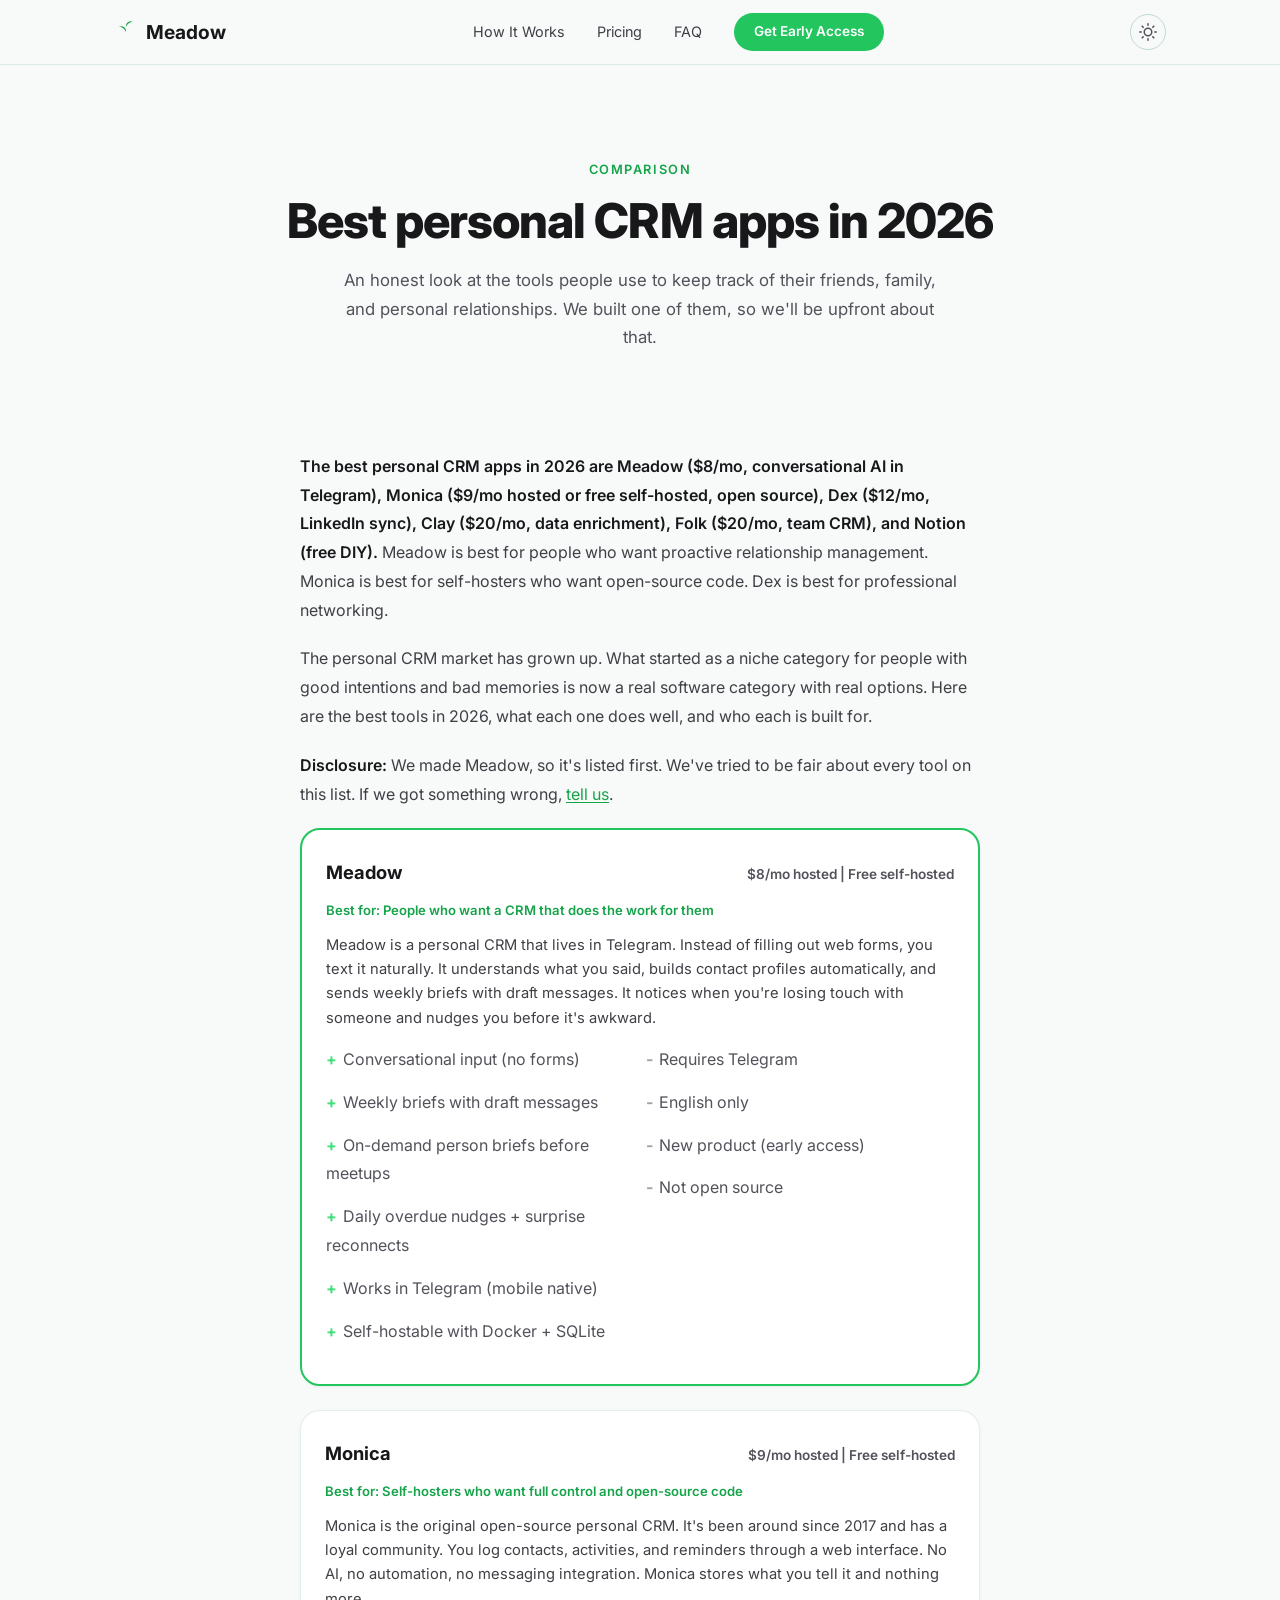
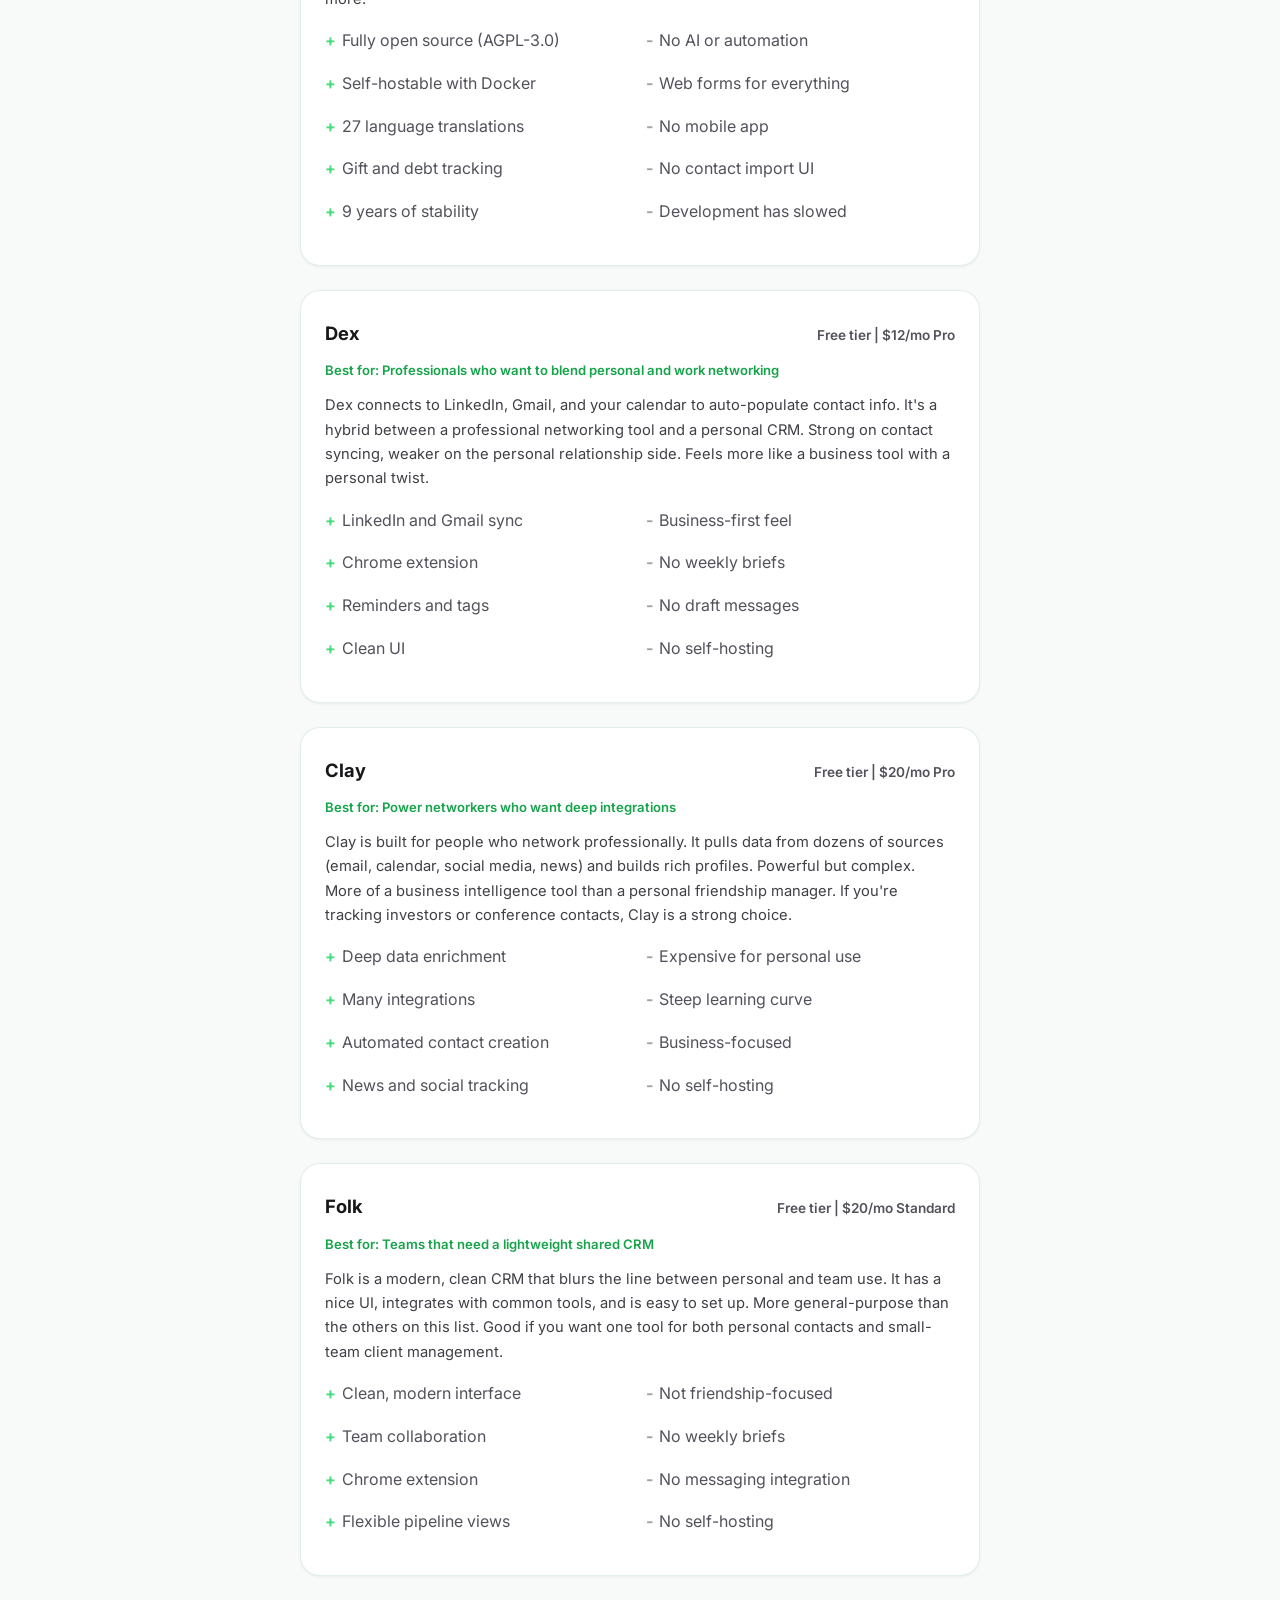
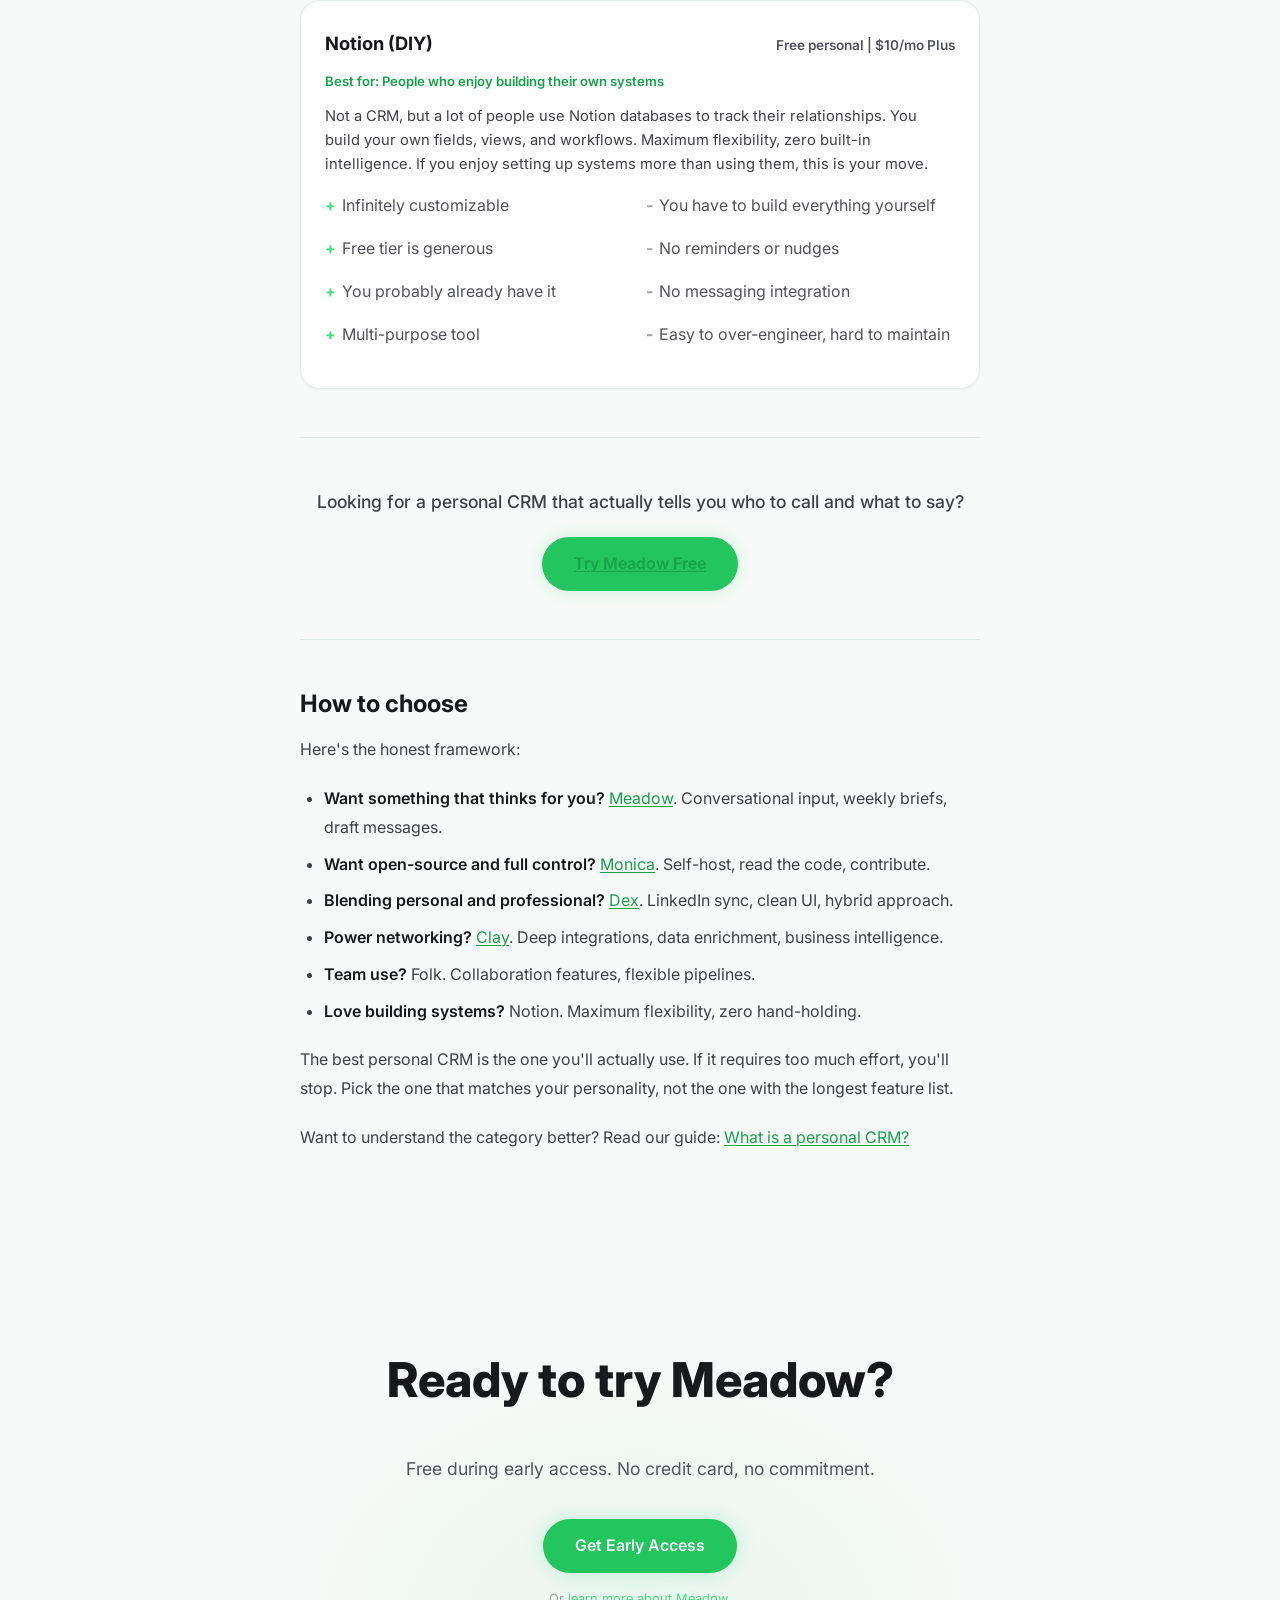
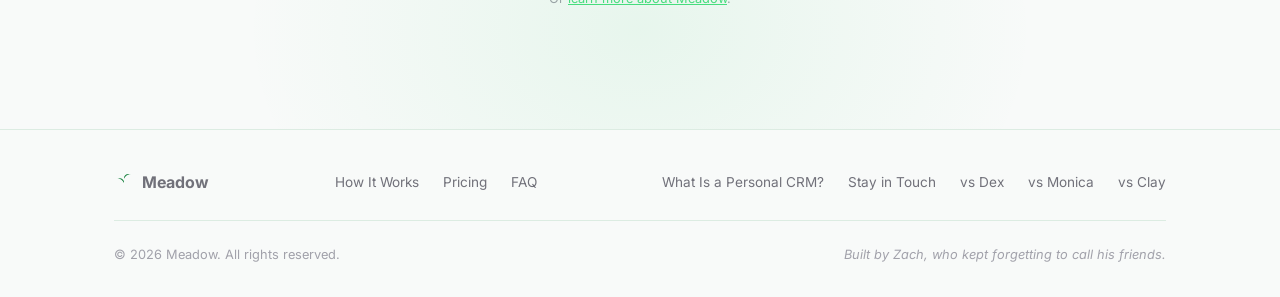
==== commit 99966456: "Update landing page" ====
--- a/best-personal-crm.html
+++ b/best-personal-crm.html
@@ -3,30 +3,30 @@
 <head>
   <meta charset="UTF-8" />
   <meta name="viewport" content="width=device-width, initial-scale=1.0" />
-  <title>Best Personal CRM Apps in 2026 | Juniper</title>
-  <meta name="description" content="Compare the best personal CRM apps in 2026: Juniper, Monica, Dex, Clay, Folk, and Notion. Honest reviews with pricing, pros, and cons for each tool." />
-  <link rel="canonical" href="https://zachmeditates.github.io/juniper-site/best-personal-crm.html" />
+  <title>Best Personal CRM Apps in 2026 | Meadow</title>
+  <meta name="description" content="Compare the best personal CRM apps in 2026: Meadow, Monica, Dex, Clay, Folk, and Notion. Honest reviews with pricing, pros, and cons for each tool." />
+  <link rel="canonical" href="https://zachmeditates.github.io/meadow-site/best-personal-crm.html" />
   <meta name="theme-color" content="#22c55e" />
 
   <!-- Open Graph -->
-  <meta property="og:title" content="Best Personal CRM Apps in 2026 | Juniper" />
-  <meta property="og:description" content="Compare the best personal CRM apps in 2026. Honest reviews of Juniper, Monica, Dex, Clay, Folk, and Notion." />
-  <meta property="og:url" content="https://zachmeditates.github.io/juniper-site/best-personal-crm.html" />
+  <meta property="og:title" content="Best Personal CRM Apps in 2026 | Meadow" />
+  <meta property="og:description" content="Compare the best personal CRM apps in 2026. Honest reviews of Meadow, Monica, Dex, Clay, Folk, and Notion." />
+  <meta property="og:url" content="https://zachmeditates.github.io/meadow-site/best-personal-crm.html" />
   <meta property="og:type" content="article" />
-  <meta property="og:site_name" content="Juniper" />
-  <meta property="og:image" content="https://zachmeditates.github.io/juniper-site/og-image.png" />
+  <meta property="og:site_name" content="Meadow" />
+  <meta property="og:image" content="https://zachmeditates.github.io/meadow-site/og-image.jpg" />
 
   <!-- Twitter Card -->
   <meta name="twitter:card" content="summary_large_image" />
-  <meta name="twitter:title" content="Best Personal CRM Apps in 2026 | Juniper" />
-  <meta name="twitter:description" content="Compare the best personal CRM apps in 2026. Honest reviews of Juniper, Monica, Dex, Clay, Folk, and Notion." />
-  <meta name="twitter:image" content="https://zachmeditates.github.io/juniper-site/og-image.png" />
+  <meta name="twitter:title" content="Best Personal CRM Apps in 2026 | Meadow" />
+  <meta name="twitter:description" content="Compare the best personal CRM apps in 2026. Honest reviews of Meadow, Monica, Dex, Clay, Folk, and Notion." />
+  <meta name="twitter:image" content="https://zachmeditates.github.io/meadow-site/og-image.jpg" />
 
   <link rel="icon" type="image/svg+xml" href="favicon.svg" />
   <link rel="preconnect" href="https://fonts.googleapis.com" />
   <link rel="preconnect" href="https://fonts.gstatic.com" crossorigin />
   <link href="https://fonts.googleapis.com/css2?family=Inter:wght@400;500;600;700;800&display=swap" rel="stylesheet" />
-  <link rel="stylesheet" href="style.css?v=13" />
+  <link rel="stylesheet" href="style.css?v=14" />
 
   <!-- Structured Data -->
   <script type="application/ld+json">
@@ -41,10 +41,31 @@
     },
     "publisher": {
       "@type": "Organization",
-      "name": "Juniper Friends"
+      "name": "Meadow"
     },
     "datePublished": "2026-03-16",
-    "url": "https://zachmeditates.github.io/juniper-site/best-personal-crm.html"
+    "dateModified": "2026-03-19",
+    "url": "https://zachmeditates.github.io/meadow-site/best-personal-crm.html"
+  }
+  </script>
+  <script type="application/ld+json">
+  {
+    "@context": "https://schema.org",
+    "@type": "BreadcrumbList",
+    "itemListElement": [
+      {
+        "@type": "ListItem",
+        "position": 1,
+        "name": "Meadow",
+        "item": "https://zachmeditates.github.io/meadow-site/"
+      },
+      {
+        "@type": "ListItem",
+        "position": 2,
+        "name": "Best Personal CRM Apps in 2026",
+        "item": "https://zachmeditates.github.io/meadow-site/best-personal-crm.html"
+      }
+    ]
   }
   </script>
 </head>
@@ -54,8 +75,8 @@
   <nav class="nav">
     <div class="nav__inner">
       <a href="index.html" class="nav__logo">
-        <svg class="nav__icon" viewBox="0 0 24 24" fill="currentColor" role="img" aria-label="Juniper logo"><path d="M12 2L7.5 9h2L5 16h14l-4.5-7h2L12 2z"/><rect x="10.5" y="16" width="3" height="4" rx=".5"/></svg>
-        Juniper
+        <svg class="nav__icon" viewBox="0 0 24 24" fill="currentColor" role="img" aria-label="Meadow logo"><path d="M12 22v-9m0-1c-1-3-5-6-8-5 4-2 7 0 8 3m0-3c1-3 5-6 8-5-4-2-7 0-8 3m0-5c-.5-3-2-6-4-7 3 0 4 3 4 5m0-5c.5-3 2-6 4-7-3 0-4 3-4 5"/></svg>
+        Meadow
       </a>
       <div class="nav__links">
         <a href="index.html#how-it-works">How It Works</a>
@@ -91,23 +112,25 @@
     <div class="container">
       <div class="article__body">
 
+        <p><strong>The best personal CRM apps in 2026 are Meadow ($8/mo, conversational AI in Telegram), Monica ($9/mo hosted or free self-hosted, open source), Dex ($12/mo, LinkedIn sync), Clay ($20/mo, data enrichment), Folk ($20/mo, team CRM), and Notion (free DIY).</strong> Meadow is best for people who want proactive relationship management. Monica is best for self-hosters who want open-source code. Dex is best for professional networking.</p>
         <p>The personal CRM market has grown up. What started as a niche category for people with good intentions and bad memories is now a real software category with real options. Here are the best tools in 2026, what each one does well, and who each is built for.</p>
-        <p><strong>Disclosure:</strong> We made Juniper, so it's listed first. We've tried to be fair about every tool on this list. If we got something wrong, <a href="mailto:zach.wallace@protonmail.com">tell us</a>.</p>
-
-        <!-- JUNIPER -->
+        <p><strong>Disclosure:</strong> We made Meadow, so it's listed first. We've tried to be fair about every tool on this list. If we got something wrong, <a href="mailto:zach.wallace@protonmail.com">tell us</a>.</p>
+
+        <!-- MEADOW -->
         <div class="tool-card tool-card--featured">
           <div class="tool-card__header">
-            <span class="tool-card__name">Juniper</span>
+            <span class="tool-card__name">Meadow</span>
             <span class="tool-card__price">$8/mo hosted | Free self-hosted</span>
           </div>
           <div class="tool-card__best">Best for: People who want a CRM that does the work for them</div>
-          <div class="tool-card__desc">Juniper is a personal CRM that lives in Telegram. Instead of filling out web forms, you text it naturally. It understands what you said, builds contact profiles automatically, and sends weekly briefs with draft messages. It notices when you're losing touch with someone and nudges you before it's awkward.</div>
+          <div class="tool-card__desc">Meadow is a personal CRM that lives in Telegram. Instead of filling out web forms, you text it naturally. It understands what you said, builds contact profiles automatically, and sends weekly briefs with draft messages. It notices when you're losing touch with someone and nudges you before it's awkward.</div>
           <div class="tool-card__pros-cons">
             <div class="tool-card__pros">
               <ul>
                 <li>Conversational input (no forms)</li>
                 <li>Weekly briefs with draft messages</li>
-                <li>Daily overdue nudges</li>
+                <li>On-demand person briefs before meetups</li>
+                <li>Daily overdue nudges + surprise reconnects</li>
                 <li>Works in Telegram (mobile native)</li>
                 <li>Self-hostable with Docker + SQLite</li>
               </ul>
@@ -267,16 +290,16 @@
 
         <div class="article__cta">
           <p>Looking for a personal CRM that actually tells you who to call and what to say?</p>
-          <a href="index.html#signup" class="btn btn--lg">Try Juniper Free</a>
+          <a href="index.html#signup" class="btn btn--lg">Try Meadow Free</a>
         </div>
 
         <h2>How to choose</h2>
         <p>Here's the honest framework:</p>
         <ul>
-          <li><strong>Want something that thinks for you?</strong> <a href="index.html">Juniper</a>. Conversational input, weekly briefs, draft messages.</li>
+          <li><strong>Want something that thinks for you?</strong> <a href="index.html">Meadow</a>. Conversational input, weekly briefs, draft messages.</li>
           <li><strong>Want open-source and full control?</strong> <a href="vs-monica.html">Monica</a>. Self-host, read the code, contribute.</li>
-          <li><strong>Blending personal and professional?</strong> Dex. LinkedIn sync, clean UI, hybrid approach.</li>
-          <li><strong>Power networking?</strong> Clay. Deep integrations, data enrichment, business intelligence.</li>
+          <li><strong>Blending personal and professional?</strong> <a href="vs-dex.html">Dex</a>. LinkedIn sync, clean UI, hybrid approach.</li>
+          <li><strong>Power networking?</strong> <a href="vs-clay.html">Clay</a>. Deep integrations, data enrichment, business intelligence.</li>
           <li><strong>Team use?</strong> Folk. Collaboration features, flexible pipelines.</li>
           <li><strong>Love building systems?</strong> Notion. Maximum flexibility, zero hand-holding.</li>
         </ul>
@@ -292,12 +315,12 @@
   <section class="cta" id="listicle-signup">
     <div class="container">
       <div class="cta__glow"></div>
-      <h2 class="section-title">Ready to try Juniper?</h2>
+      <h2 class="section-title">Ready to try Meadow?</h2>
       <p class="cta__sub">Free during early access. No credit card, no commitment.</p>
       <div style="text-align: center;">
         <a href="index.html#signup" class="btn btn--lg">Get Early Access</a>
       </div>
-      <p class="cta__fine" style="margin-top: 16px;">Or <a href="index.html" style="color: var(--green-400); text-decoration: underline;">learn more about Juniper</a>.</p>
+      <p class="cta__fine" style="margin-top: 16px;">Or <a href="index.html" style="color: var(--green-400); text-decoration: underline;">learn more about Meadow</a>.</p>
     </div>
   </section>
 
@@ -308,18 +331,24 @@
     <div class="container">
       <div class="footer__top">
         <div class="footer__brand">
-          <svg class="footer__icon" viewBox="0 0 24 24" fill="currentColor"><path d="M12 2L7.5 9h2L5 16h14l-4.5-7h2L12 2z"/><rect x="10.5" y="16" width="3" height="4" rx=".5"/></svg>
-          Juniper
+          <svg class="footer__icon" viewBox="0 0 24 24" fill="currentColor"><path d="M12 22v-9m0-1c-1-3-5-6-8-5 4-2 7 0 8 3m0-3c1-3 5-6 8-5-4-2-7 0-8 3m0-5c-.5-3-2-6-4-7 3 0 4 3 4 5m0-5c.5-3 2-6 4-7-3 0-4 3-4 5"/></svg>
+          Meadow
         </div>
         <nav class="footer__links" aria-label="Footer navigation">
           <a href="index.html#how-it-works">How It Works</a>
-          <a href="index.html#privacy">Privacy</a>
           <a href="index.html#pricing">Pricing</a>
           <a href="index.html#faq">FAQ</a>
         </nav>
+        <nav class="footer__links" aria-label="Content pages">
+          <a href="what-is-personal-crm.html">What Is a Personal CRM?</a>
+          <a href="stay-in-touch-with-friends.html">Stay in Touch</a>
+          <a href="vs-dex.html">vs Dex</a>
+          <a href="vs-monica.html">vs Monica</a>
+          <a href="vs-clay.html">vs Clay</a>
+        </nav>
       </div>
       <div class="footer__bottom">
-        <div class="footer__copy">&copy; 2026 Juniper Friends. All rights reserved.</div>
+        <div class="footer__copy">&copy; 2026 Meadow. All rights reserved.</div>
         <div class="footer__made">Built by Zach, who kept forgetting to call his friends.</div>
       </div>
     </div>
@@ -331,10 +360,10 @@
       var current = html.getAttribute('data-theme');
       var next = current === 'light' ? 'dark' : 'light';
       html.setAttribute('data-theme', next);
-      localStorage.setItem('juniper-theme', next);
+      localStorage.setItem('meadow-theme', next);
     }
     (function() {
-      var saved = localStorage.getItem('juniper-theme');
+      var saved = localStorage.getItem('meadow-theme');
       if (saved) document.documentElement.setAttribute('data-theme', saved);
     })();
     document.getElementById('theme-btn').addEventListener('click', toggleTheme);
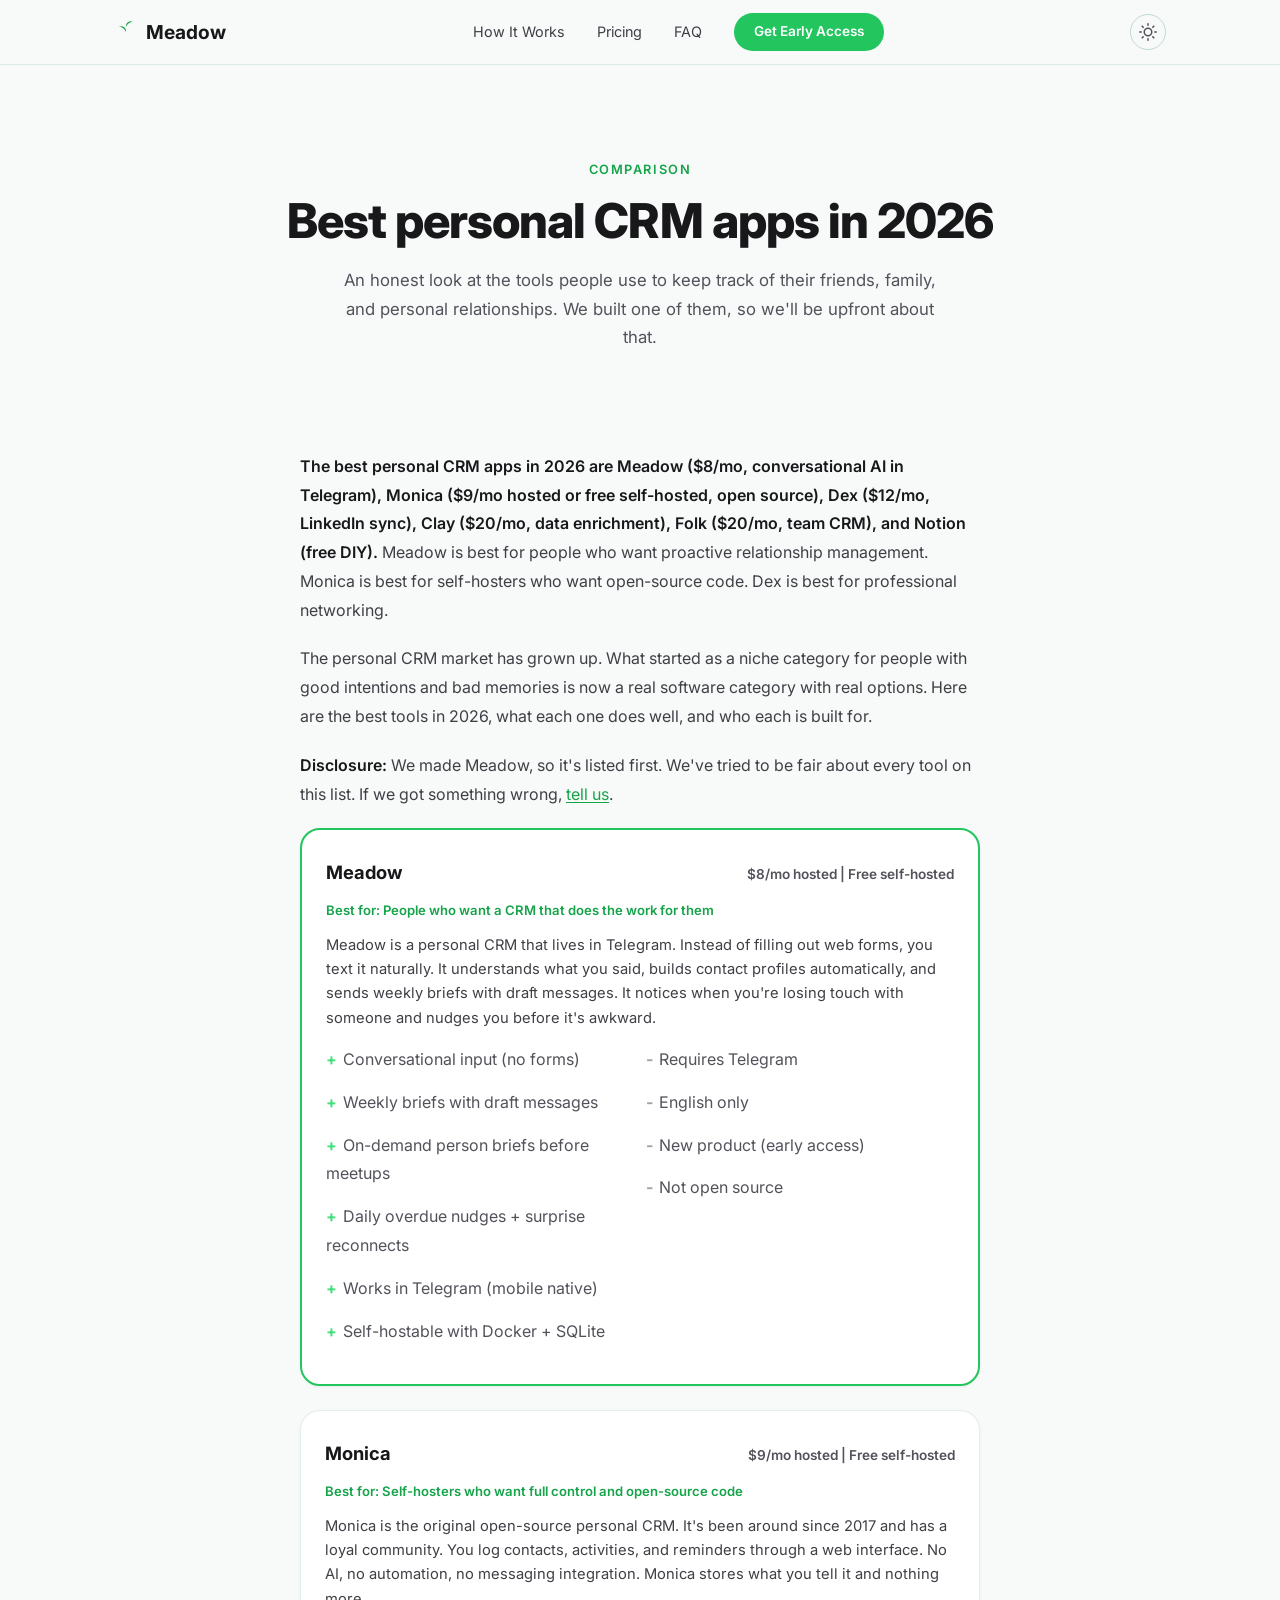
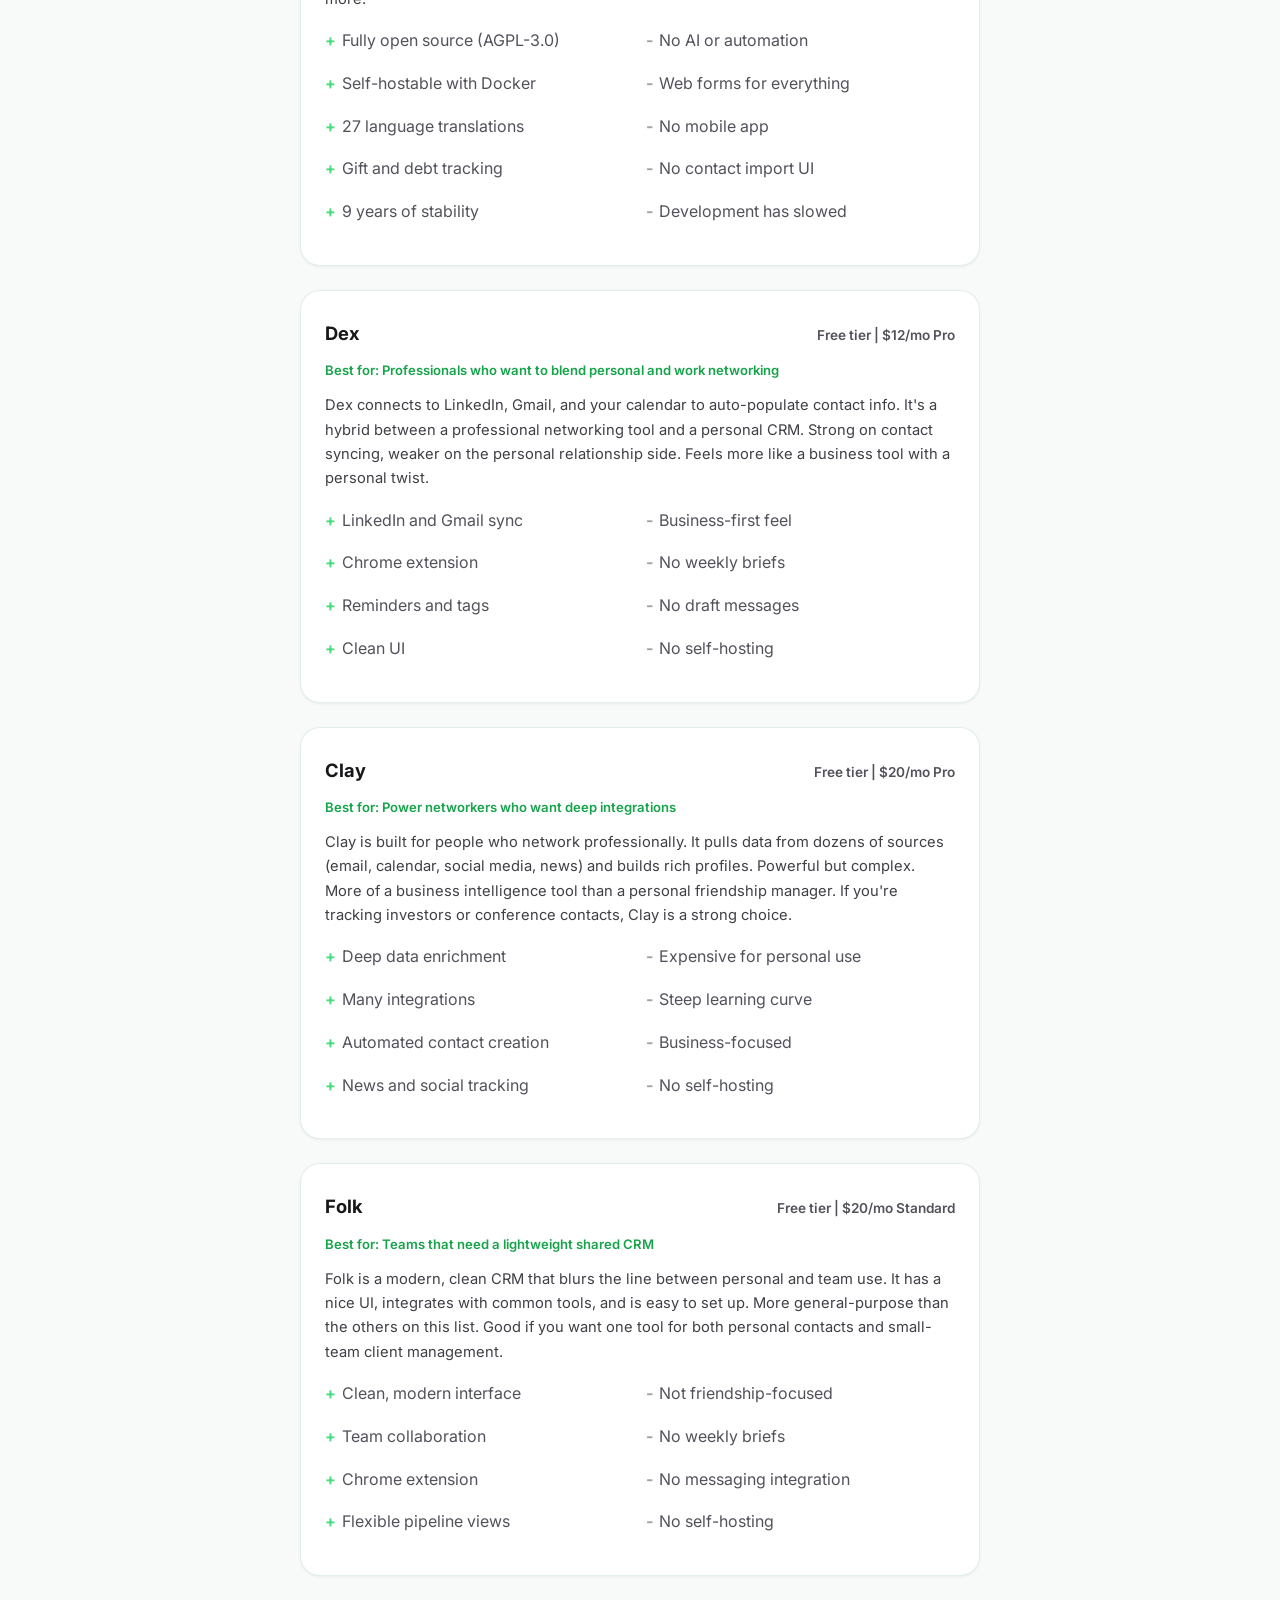
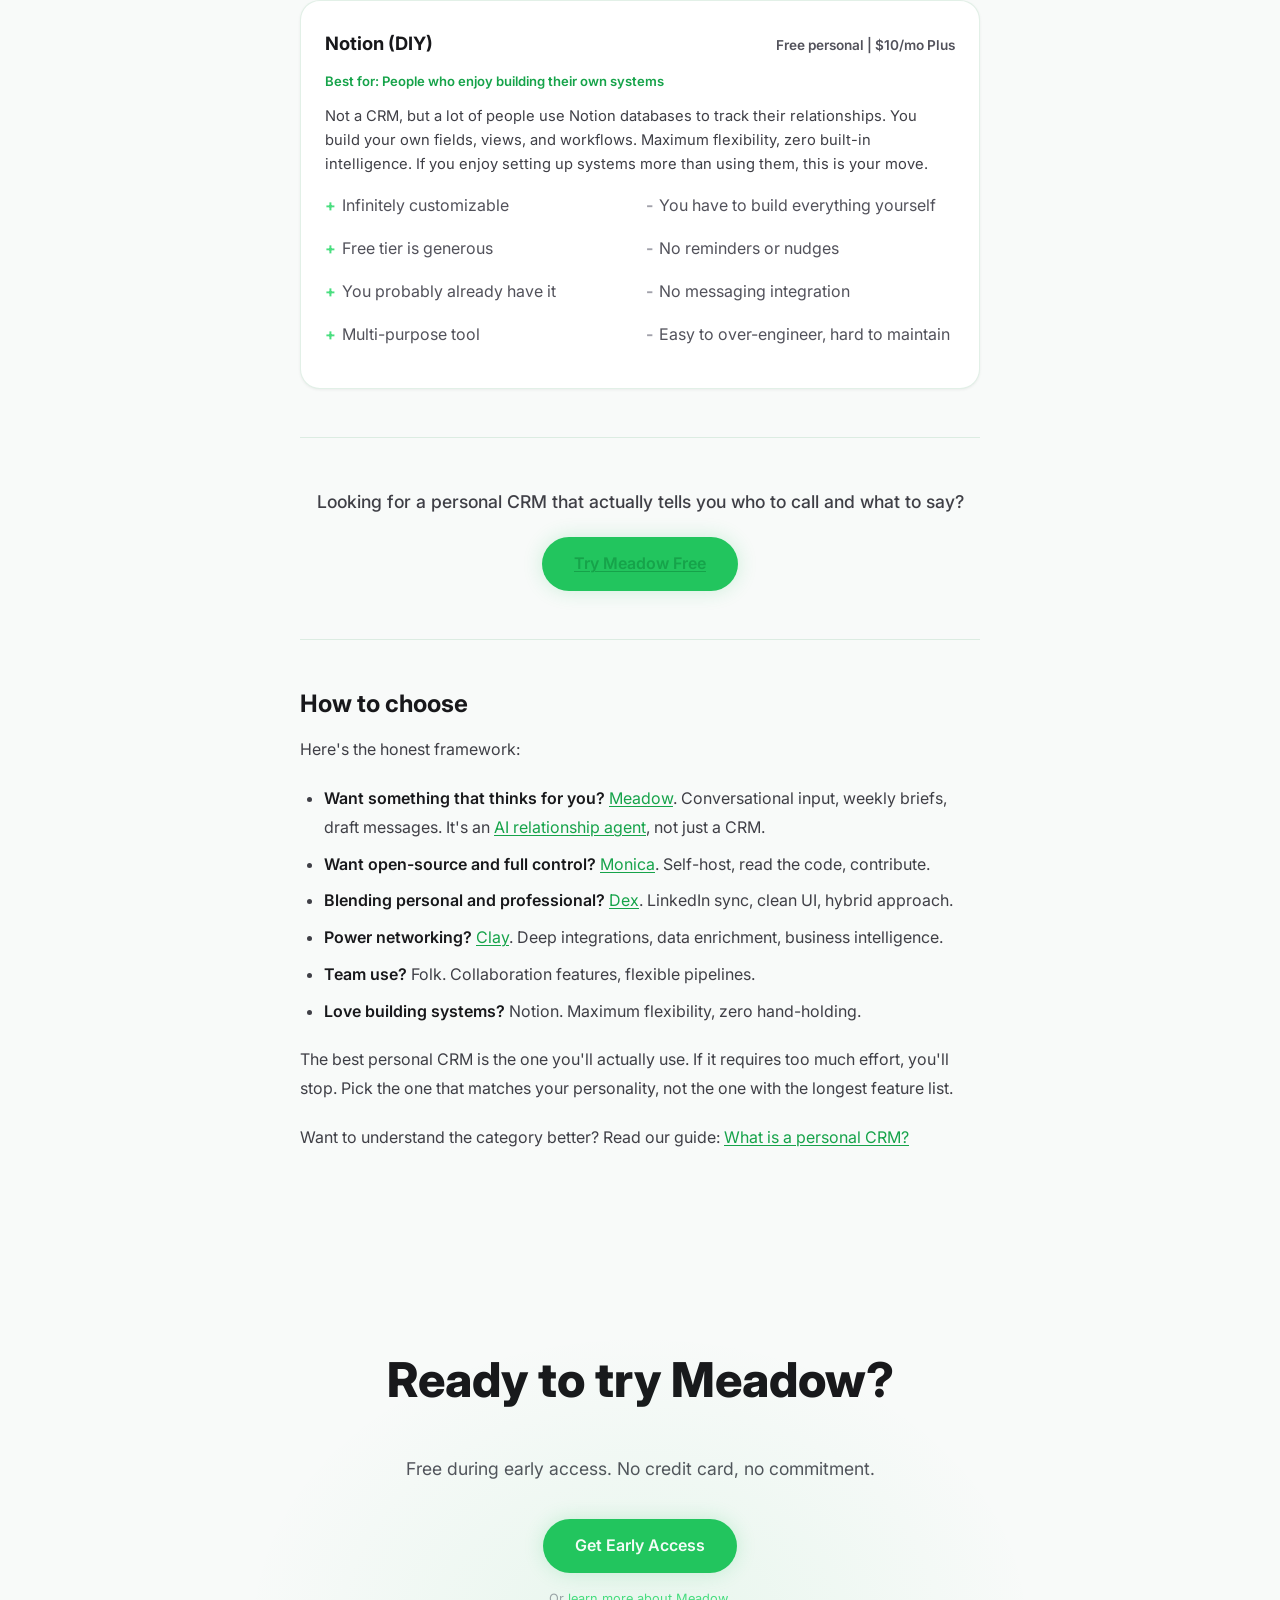
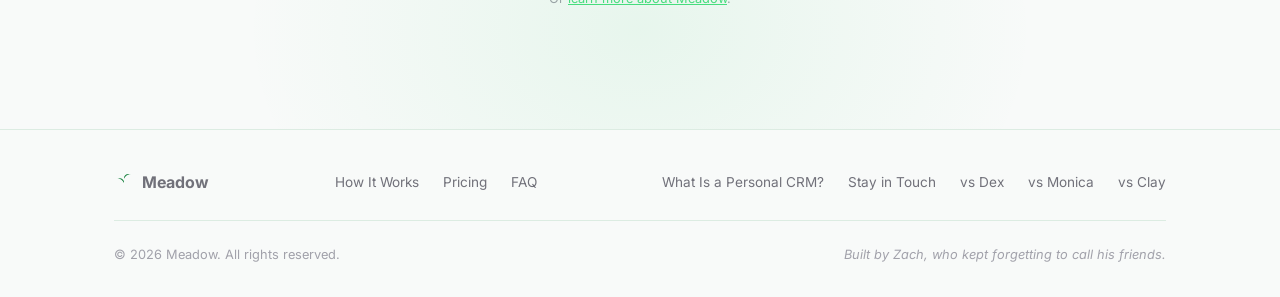
==== commit c854d641: "Update landing page" ====
--- a/best-personal-crm.html
+++ b/best-personal-crm.html
@@ -296,7 +296,7 @@
         <h2>How to choose</h2>
         <p>Here's the honest framework:</p>
         <ul>
-          <li><strong>Want something that thinks for you?</strong> <a href="index.html">Meadow</a>. Conversational input, weekly briefs, draft messages.</li>
+          <li><strong>Want something that thinks for you?</strong> <a href="index.html">Meadow</a>. Conversational input, weekly briefs, draft messages. It's an <a href="ai-relationship-agent.html">AI relationship agent</a>, not just a CRM.</li>
           <li><strong>Want open-source and full control?</strong> <a href="vs-monica.html">Monica</a>. Self-host, read the code, contribute.</li>
           <li><strong>Blending personal and professional?</strong> <a href="vs-dex.html">Dex</a>. LinkedIn sync, clean UI, hybrid approach.</li>
           <li><strong>Power networking?</strong> <a href="vs-clay.html">Clay</a>. Deep integrations, data enrichment, business intelligence.</li>
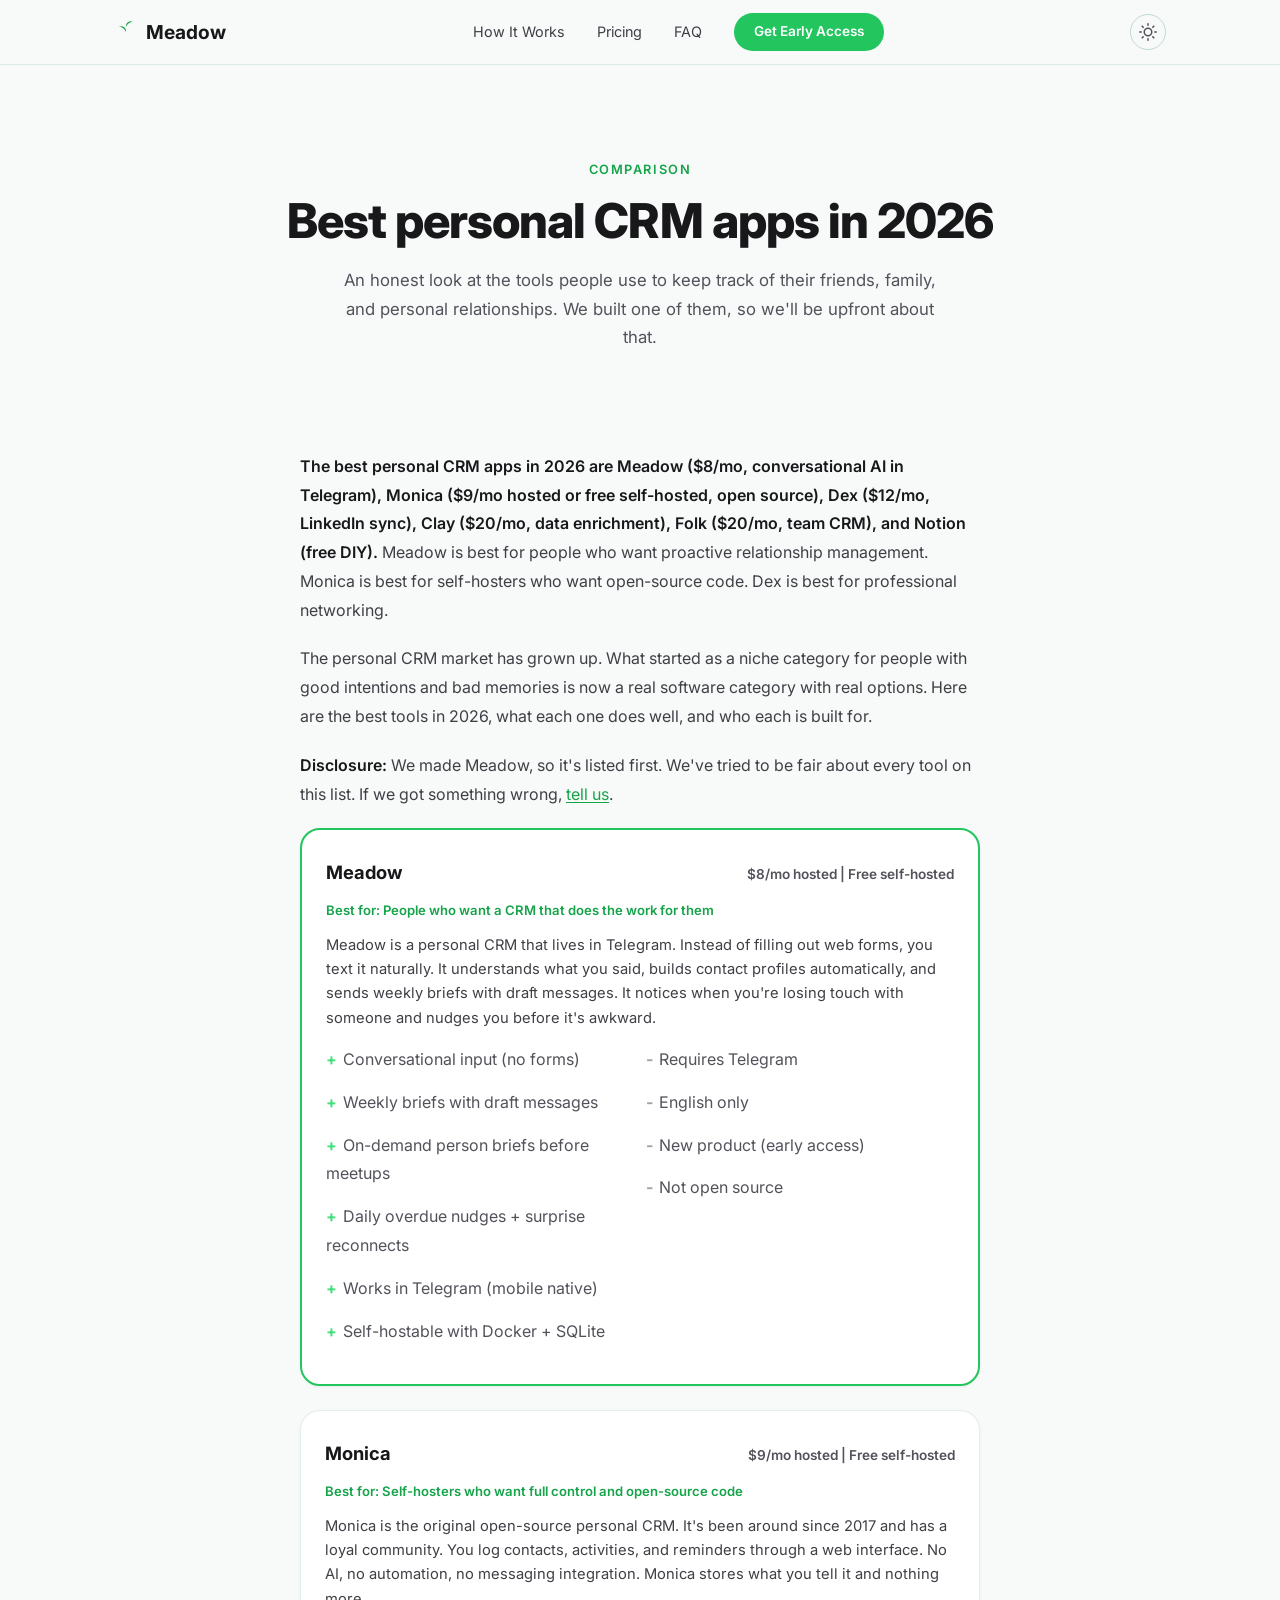
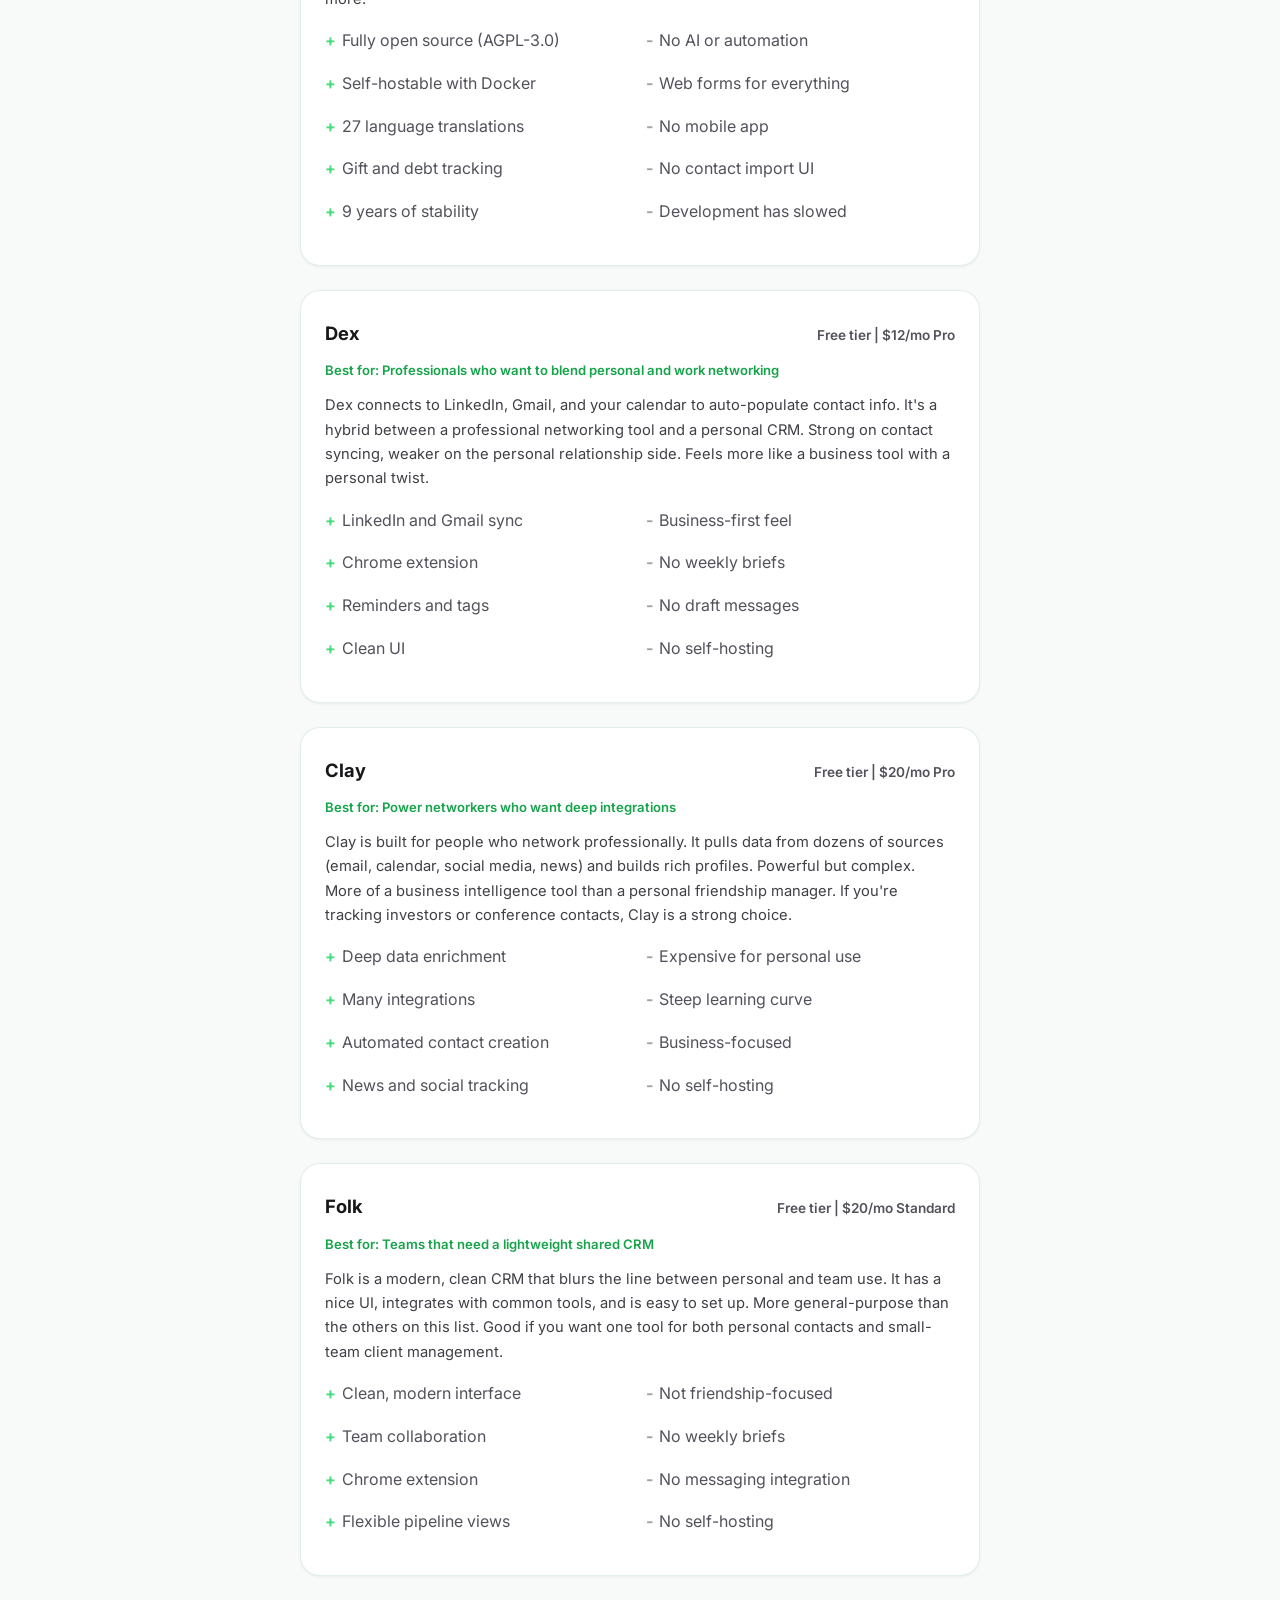
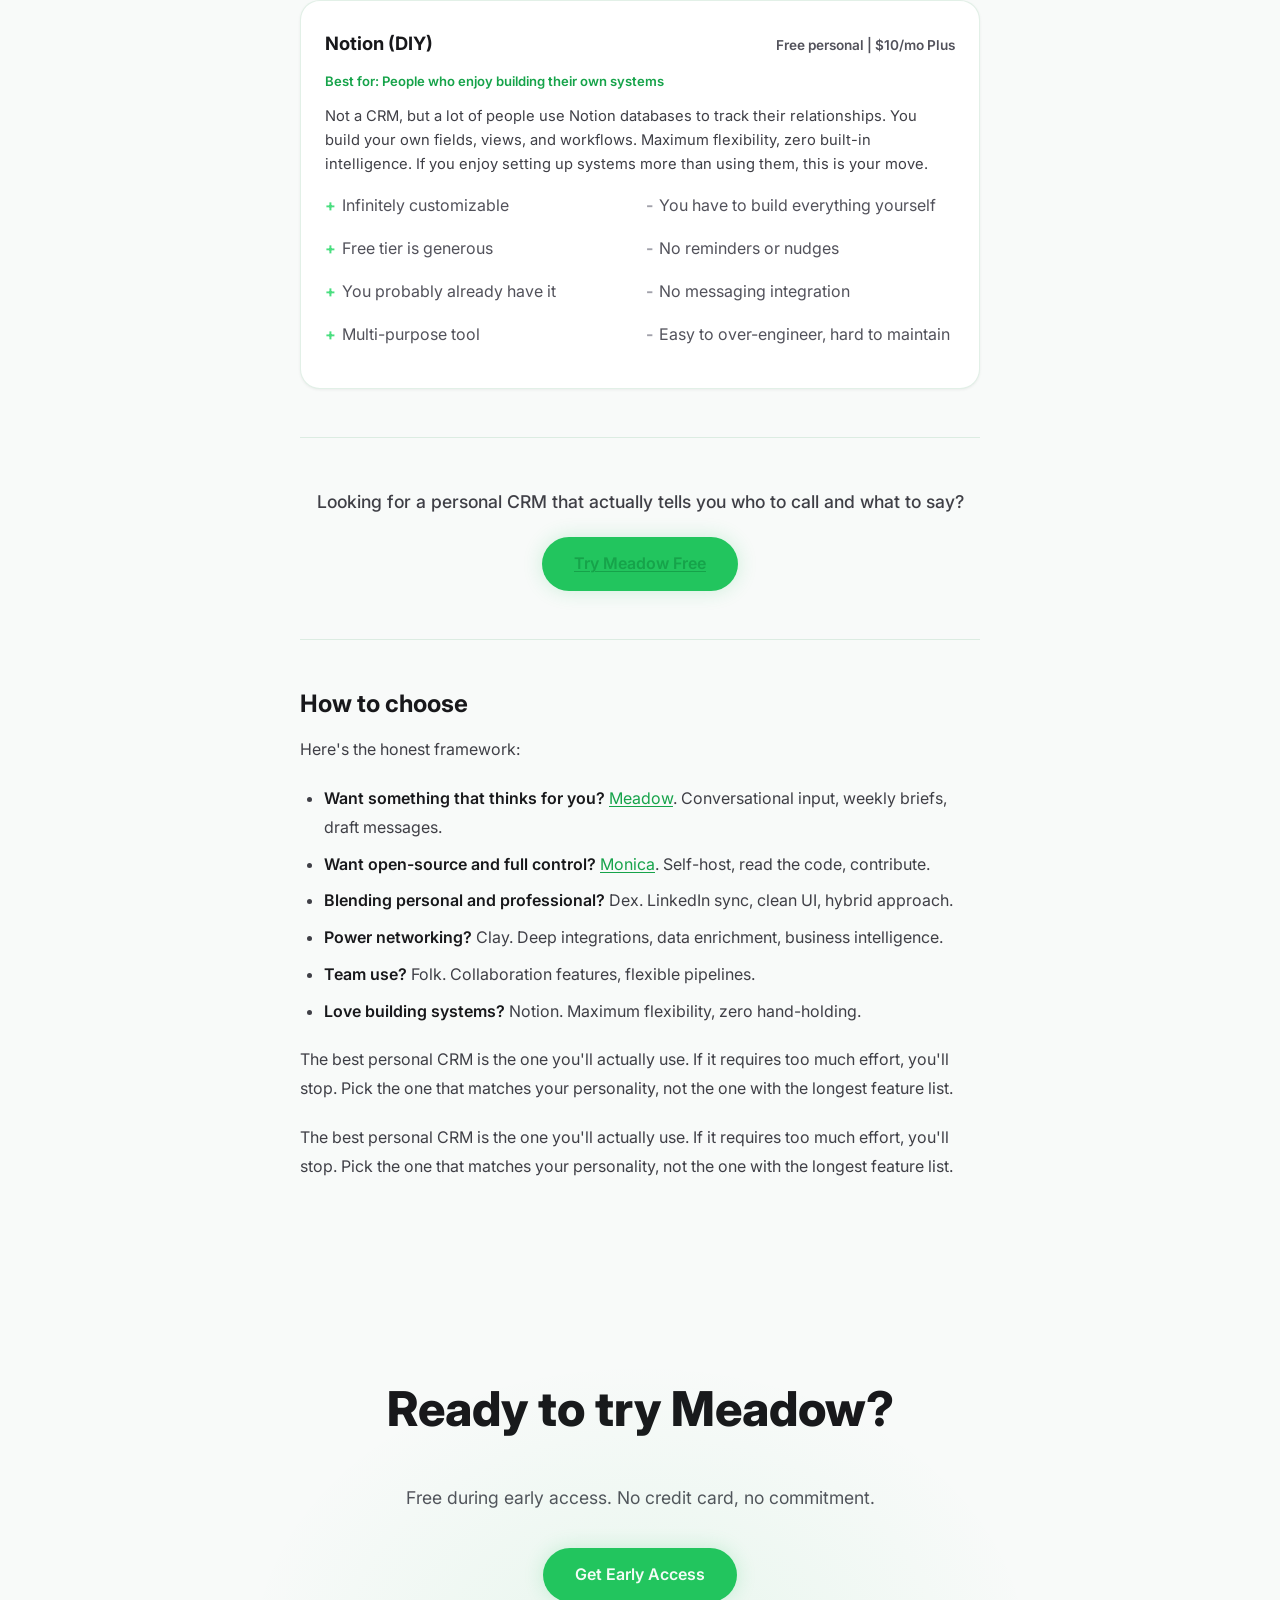
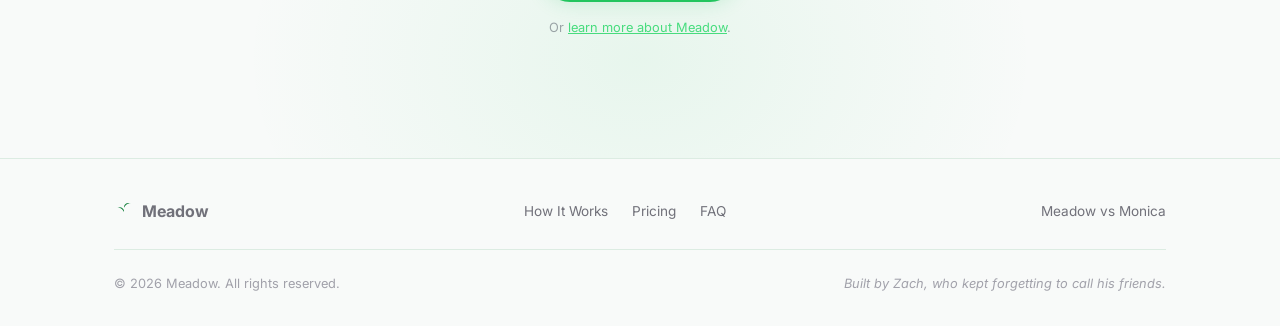
==== commit 4897b274: "Update landing page" ====
--- a/best-personal-crm.html
+++ b/best-personal-crm.html
@@ -296,16 +296,16 @@
         <h2>How to choose</h2>
         <p>Here's the honest framework:</p>
         <ul>
-          <li><strong>Want something that thinks for you?</strong> <a href="index.html">Meadow</a>. Conversational input, weekly briefs, draft messages. It's an <a href="ai-relationship-agent.html">AI relationship agent</a>, not just a CRM.</li>
+          <li><strong>Want something that thinks for you?</strong> <a href="index.html">Meadow</a>. Conversational input, weekly briefs, draft messages.</li>
           <li><strong>Want open-source and full control?</strong> <a href="vs-monica.html">Monica</a>. Self-host, read the code, contribute.</li>
-          <li><strong>Blending personal and professional?</strong> <a href="vs-dex.html">Dex</a>. LinkedIn sync, clean UI, hybrid approach.</li>
-          <li><strong>Power networking?</strong> <a href="vs-clay.html">Clay</a>. Deep integrations, data enrichment, business intelligence.</li>
+          <li><strong>Blending personal and professional?</strong> Dex. LinkedIn sync, clean UI, hybrid approach.</li>
+          <li><strong>Power networking?</strong> Clay. Deep integrations, data enrichment, business intelligence.</li>
           <li><strong>Team use?</strong> Folk. Collaboration features, flexible pipelines.</li>
           <li><strong>Love building systems?</strong> Notion. Maximum flexibility, zero hand-holding.</li>
         </ul>
         <p>The best personal CRM is the one you'll actually use. If it requires too much effort, you'll stop. Pick the one that matches your personality, not the one with the longest feature list.</p>
 
-        <p>Want to understand the category better? Read our guide: <a href="what-is-personal-crm.html">What is a personal CRM?</a></p>
+        <p>The best personal CRM is the one you'll actually use. If it requires too much effort, you'll stop. Pick the one that matches your personality, not the one with the longest feature list.</p>
 
       </div>
     </div>
@@ -340,11 +340,7 @@
           <a href="index.html#faq">FAQ</a>
         </nav>
         <nav class="footer__links" aria-label="Content pages">
-          <a href="what-is-personal-crm.html">What Is a Personal CRM?</a>
-          <a href="stay-in-touch-with-friends.html">Stay in Touch</a>
-          <a href="vs-dex.html">vs Dex</a>
-          <a href="vs-monica.html">vs Monica</a>
-          <a href="vs-clay.html">vs Clay</a>
+          <a href="vs-monica.html">Meadow vs Monica</a>
         </nav>
       </div>
       <div class="footer__bottom">
